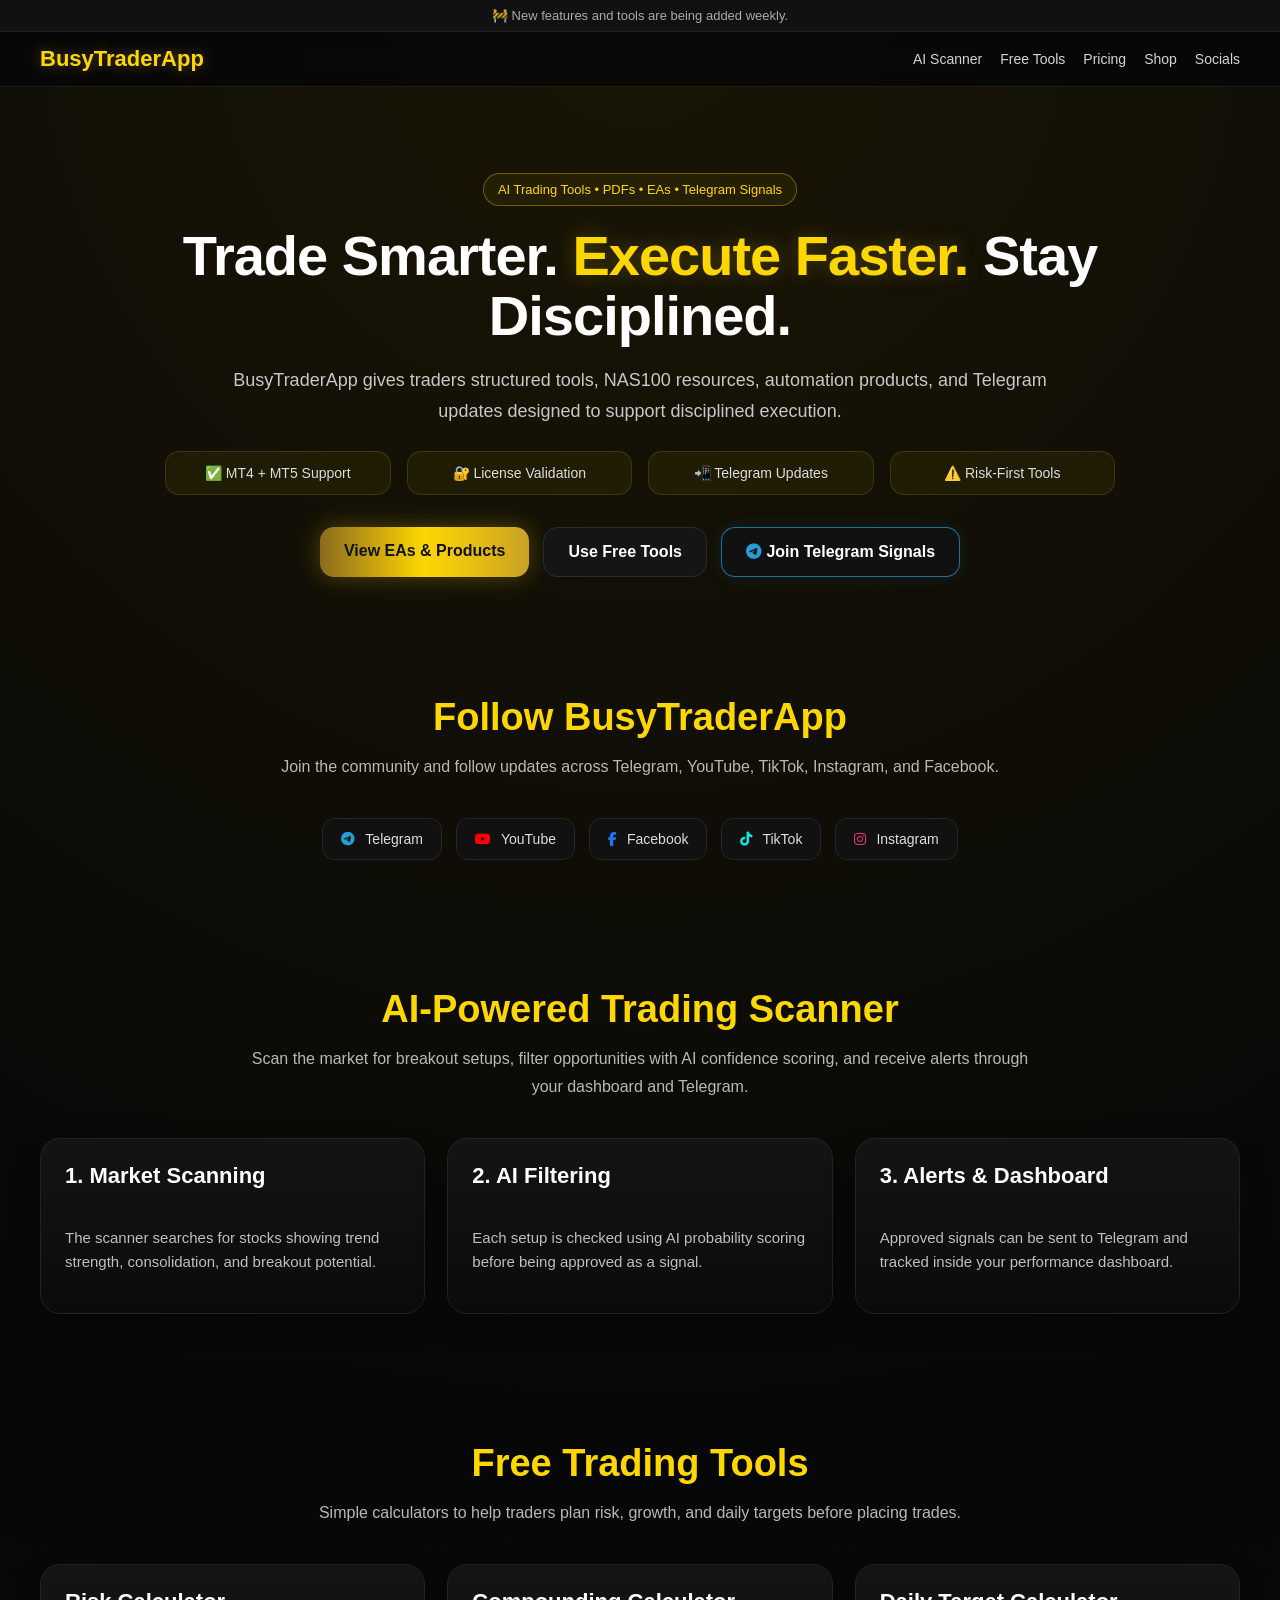
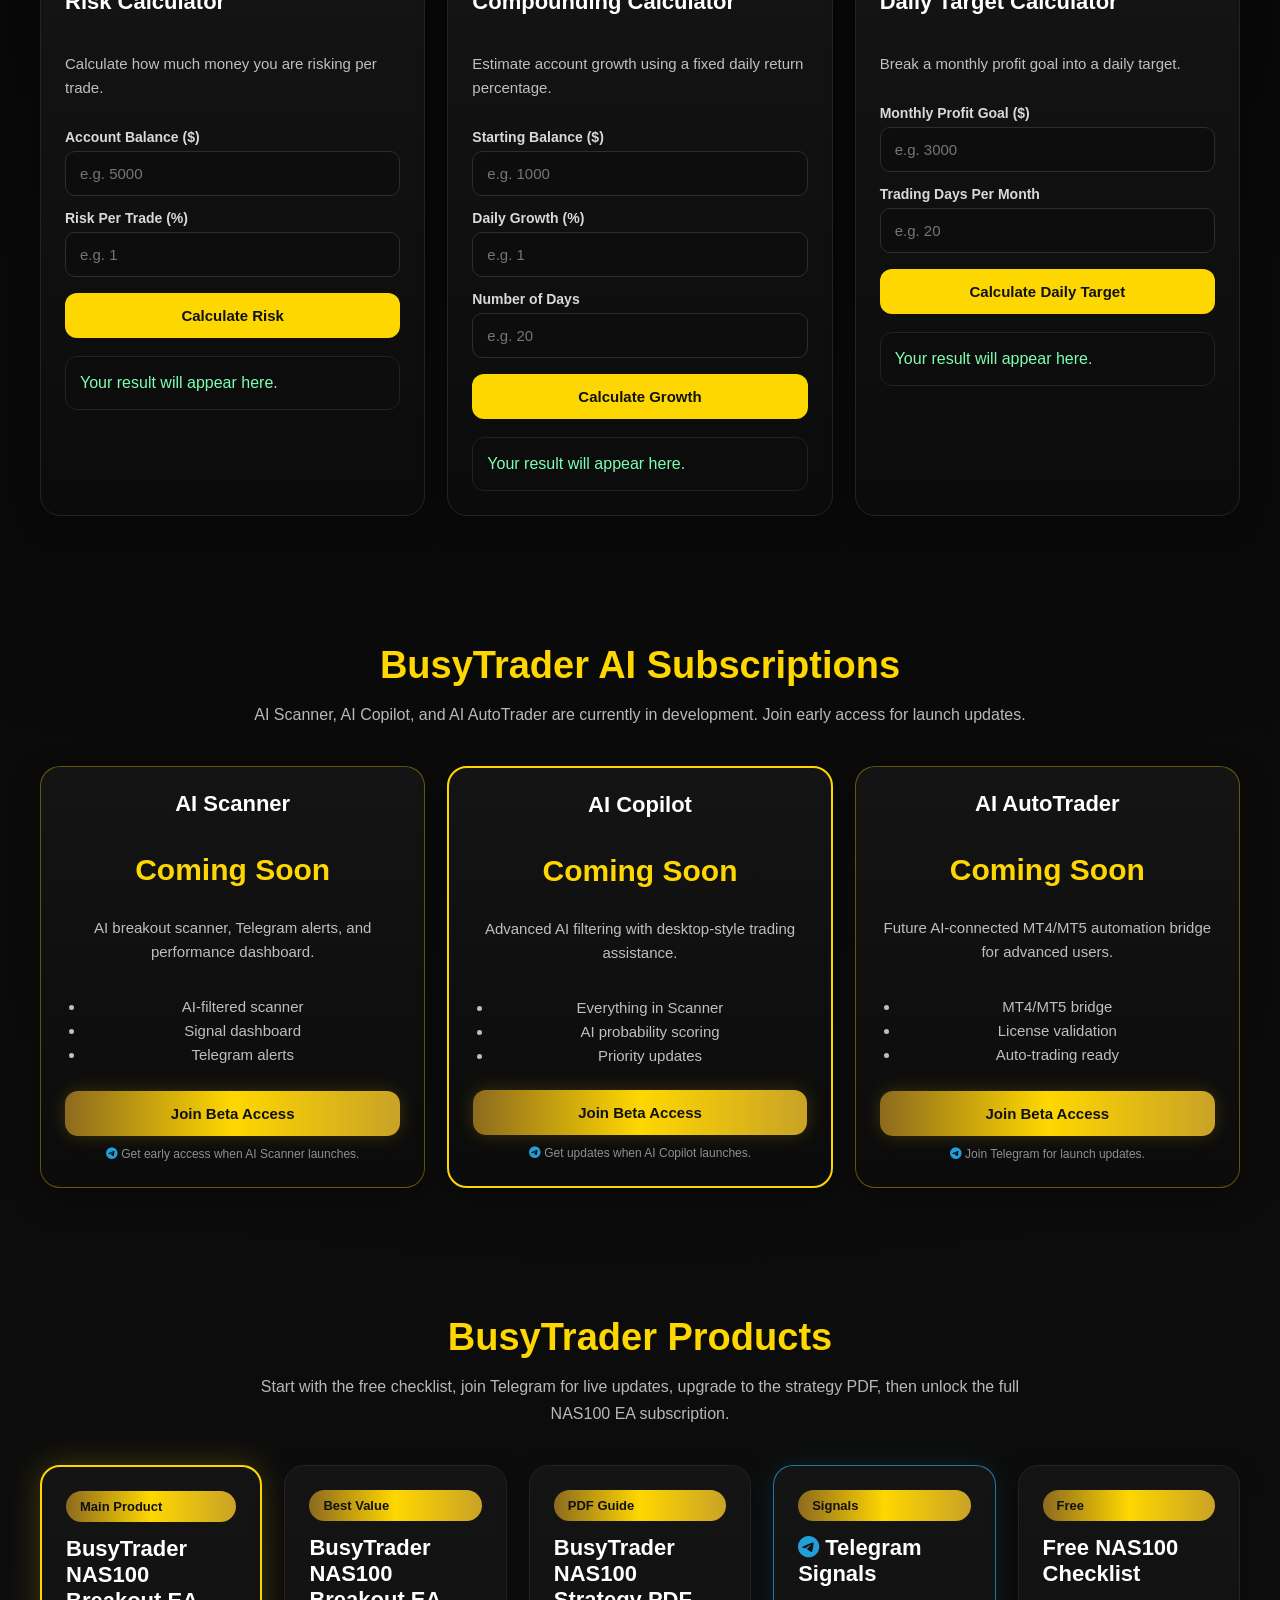
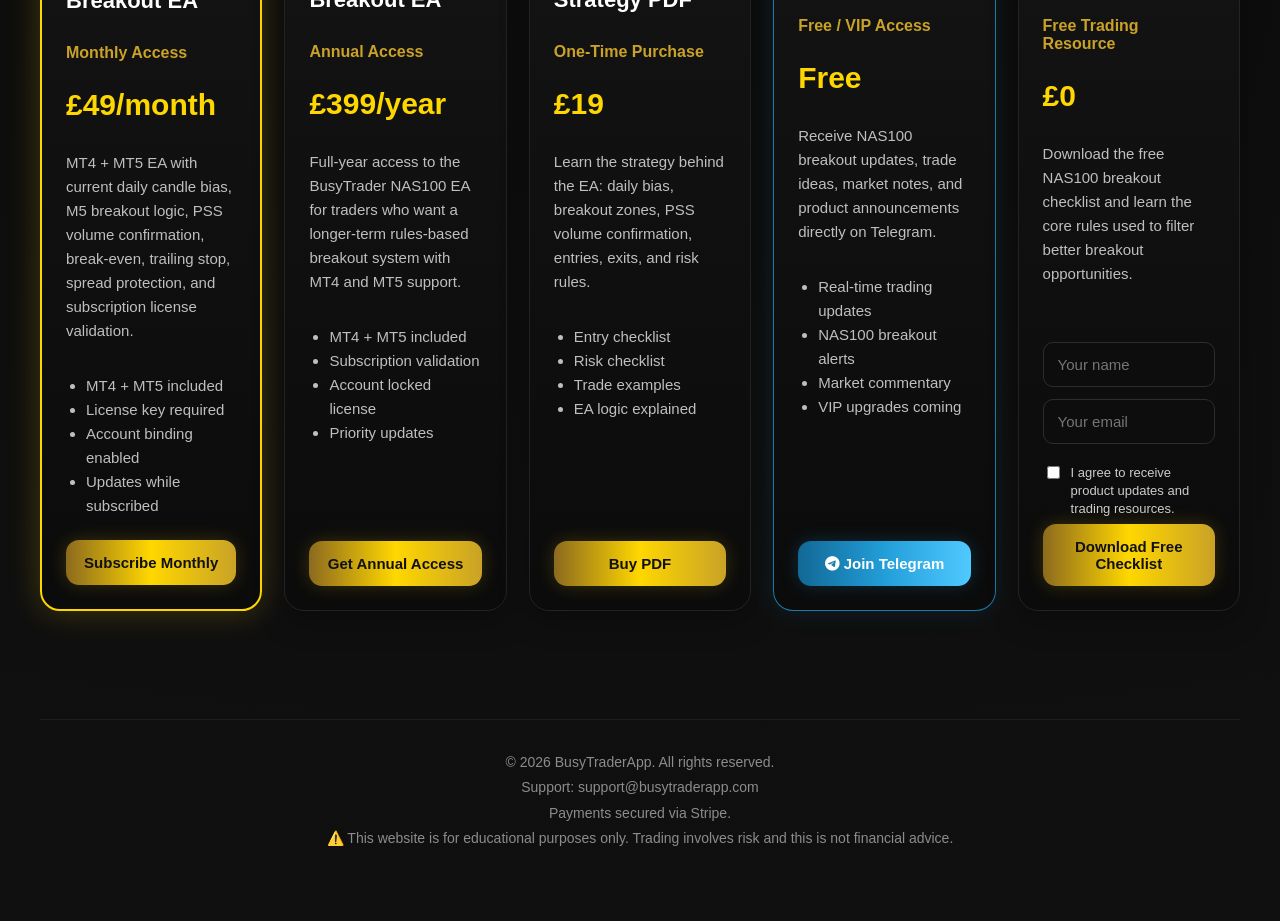
==== index.html @ 65447aba "Update index.html" ====
<!DOCTYPE html>
<html lang="en">
<head>
  <meta charset="UTF-8" />
  <meta name="viewport" content="width=device-width, initial-scale=1.0" />

  <title>BusyTraderApp | AI Trading Tools, PDFs & EAs</title>
  <meta name="description" content="BusyTraderApp provides AI-powered trading tools, scanners, PDFs, Expert Advisors, and resources for disciplined traders." />

  <link rel="stylesheet" href="https://cdnjs.cloudflare.com/ajax/libs/font-awesome/6.5.0/css/all.min.css" />

  <style>
    * {
      box-sizing: border-box;
      scroll-behavior: smooth;
    }

    #socials,
    #ai,
    #tools,
    #pricing,
    #shop {
      scroll-margin-top: 95px;
    }

    body {
      margin: 0;
      font-family: Arial, sans-serif;
      background: radial-gradient(circle at top, #1a1605 0%, #070707 35%, #101010 100%);
      color: #ffffff;
    }

    a {
      color: inherit;
      text-decoration: none;
    }

    .update-banner {
      background: #111;
      border-bottom: 1px solid #222;
      text-align: center;
      padding: 8px;
      font-size: 13px;
      color: #aaa;
    }

    .wrapper {
      width: 100%;
      max-width: 1240px;
      margin: 0 auto;
      padding: 0 20px 40px;
    }

    .topbar {
      position: sticky;
      top: 0;
      z-index: 999;
      background: rgba(8, 8, 8, 0.95);
      backdrop-filter: blur(10px);
      border-bottom: 1px solid #1d1d1d;
    }

    .topbar-inner {
      max-width: 1240px;
      margin: 0 auto;
      padding: 14px 20px;
      display: flex;
      justify-content: space-between;
      align-items: center;
      gap: 20px;
      flex-wrap: wrap;
    }

    .brand {
      font-size: 22px;
      font-weight: 900;
      color: gold;
      text-shadow: 0 0 14px rgba(255, 215, 0, 0.35);
    }

    .nav {
      display: flex;
      gap: 18px;
      flex-wrap: wrap;
    }

    .nav a {
      color: #d4d4d4;
      font-size: 14px;
      transition: 0.25s ease;
    }

    .nav a:hover {
      color: gold;
    }

    .hero {
      padding: 86px 0 55px;
      text-align: center;
      animation: fadeUp 0.9s ease both;
    }

    .badge,
    .product-badge {
      display: inline-block;
      padding: 8px 14px;
      border: 1px solid rgba(255, 215, 0, 0.35);
      border-radius: 999px;
      color: gold;
      font-size: 13px;
      margin-bottom: 20px;
      background: rgba(255, 215, 0, 0.06);
    }

    .product-badge {
      background: linear-gradient(90deg, #8c6a1e, gold, #c9a227);
      color: #111;
      font-weight: 900;
      margin-bottom: 14px;
      border: none;
    }

    h1 {
      margin: 0;
      font-size: 56px;
      line-height: 1.08;
      letter-spacing: -1px;
    }

    .gold-text {
      color: gold;
      text-shadow: 0 0 20px rgba(255, 215, 0, 0.25);
    }

    .hero p {
      max-width: 820px;
      margin: 18px auto 0;
      color: #c7c7c7;
      font-size: 18px;
      line-height: 1.7;
    }

    .trust-strip {
      display: grid;
      grid-template-columns: repeat(4, 1fr);
      gap: 16px;
      margin: 25px auto 0;
      max-width: 950px;
    }

    .trust-item {
      background: rgba(255, 215, 0, 0.06);
      border: 1px solid rgba(255, 215, 0, 0.14);
      padding: 13px;
      border-radius: 14px;
      color: #ddd;
      font-size: 14px;
      cursor: pointer;
      transition: 0.25s ease;
    }

    .trust-item:hover {
      transform: translateY(-3px);
      border-color: gold;
      box-shadow: 0 0 15px rgba(255, 215, 0, 0.2);
      color: #fff;
    }

    .hero-buttons {
      margin-top: 32px;
      display: flex;
      justify-content: center;
      gap: 14px;
      flex-wrap: wrap;
      position: relative;
      z-index: 5;
    }

    .btn {
      display: inline-block;
      padding: 15px 24px;
      border-radius: 14px;
      font-weight: 900;
      transition: 0.25s ease;
      cursor: pointer;
    }

    .btn-primary {
      background: linear-gradient(90deg, #8c6a1e, gold, #c9a227);
      color: #111;
      box-shadow: 0 0 24px rgba(255, 215, 0, 0.28);
    }

    .btn-secondary {
      background: #151515;
      border: 1px solid #2b2b2b;
      color: #ffffff;
    }

    .btn-telegram {
      background: #111;
      border: 1px solid rgba(34, 158, 217, 0.7);
      color: #ffffff;
      box-shadow: 0 0 18px rgba(34, 158, 217, 0.12);
      pointer-events: auto;
      position: relative;
      z-index: 10;
    }

    .btn-telegram i {
      color: #229ED9;
    }

    .btn:hover {
      transform: translateY(-3px);
      filter: brightness(1.1);
    }

    .section {
      padding: 64px 0;
      animation: fadeUp 0.8s ease both;
    }

    .section-title {
      font-size: 38px;
      text-align: center;
      margin: 0 0 14px;
      color: gold;
    }

    .section-subtitle {
      text-align: center;
      color: #b8b8b8;
      max-width: 780px;
      margin: 0 auto 38px;
      line-height: 1.7;
      font-size: 16px;
    }

    .social-bar {
      display: flex;
      justify-content: center;
      flex-wrap: wrap;
      gap: 14px;
      margin-top: 28px;
    }

    .social-link {
      padding: 12px 18px;
      border-radius: 12px;
      border: 1px solid #262626;
      background: #111111;
      color: #dddddd;
      font-size: 14px;
      display: inline-flex;
      align-items: center;
      gap: 10px;
      transition: all 0.25s ease;
    }

    .social-link:hover {
      transform: translateY(-3px) scale(1.03);
      border-color: gold;
      box-shadow: 0 0 18px rgba(255, 215, 0, 0.18);
    }

    .social-link.youtube i { color: #ff0000; }
    .social-link.facebook i { color: #1877f2; }
    .social-link.tiktok i { color: #00f2ea; }
    .social-link.instagram i { color: #e1306c; }
    .social-link.telegram i { color: #229ED9; }

    .grid-3 {
      display: grid;
      grid-template-columns: repeat(3, 1fr);
      gap: 22px;
      align-items: stretch;
    }

    .product-grid {
      display: grid;
      grid-template-columns: repeat(5, 1fr);
      gap: 22px;
      align-items: stretch;
    }

    .card,
    .product-card {
      background: linear-gradient(180deg, #141414, #0b0b0b);
      border: 1px solid #232323;
      border-radius: 20px;
      padding: 24px;
      box-shadow: 0 10px 30px rgba(0, 0, 0, 0.28);
      transition: all 0.28s ease;
      display: flex;
      flex-direction: column;
      height: 100%;
      position: relative;
      overflow: hidden;
    }

    .card::before,
    .product-card::before {
      content: "";
      position: absolute;
      inset: -1px;
      background: linear-gradient(120deg, transparent, rgba(255,215,0,0.12), transparent);
      opacity: 0;
      transition: 0.28s ease;
      pointer-events: none;
    }

    .card:hover::before,
    .product-card:hover::before {
      opacity: 1;
    }

    .card:hover,
    .product-card:hover {
      transform: translateY(-7px);
      border-color: gold;
      box-shadow: 0 0 34px rgba(255, 215, 0, 0.18);
    }

    .product-card.featured {
      border: 2px solid gold;
      box-shadow: 0 0 32px rgba(255, 215, 0, 0.22);
    }

    .product-card.telegram-feature {
      border: 1px solid rgba(34, 158, 217, 0.75);
      box-shadow: 0 0 26px rgba(34, 158, 217, 0.12);
    }

    .card h3,
    .product-card h3 {
      margin-top: 0;
      font-size: 22px;
      color: #fff;
    }

    .product-card h4 {
      color: #c9a227;
      margin: 8px 0 12px;
      font-size: 16px;
    }

    .card p,
    .card li,
    .product-card p,
    .product-card li {
      color: #bfbfbf;
      line-height: 1.6;
      font-size: 15px;
    }

    .price {
      color: gold;
      font-size: 30px;
      font-weight: 900;
      margin: 14px 0;
    }

    .buy-btn,
    .product-btn {
      display: inline-block;
      width: 100%;
      text-align: center;
      padding: 14px;
      border-radius: 13px;
      background: linear-gradient(90deg, #8c6a1e, gold, #c9a227);
      color: #111;
      font-weight: 900;
      margin-top: auto;
      border: none;
      cursor: pointer;
      font-size: 15px;
      box-shadow: 0 0 18px rgba(255, 215, 0, 0.18);
      transition: 0.25s ease;
    }

    .telegram-btn {
      background: linear-gradient(90deg, #126895, #229ED9, #50c9ff);
      color: #fff;
      box-shadow: 0 0 18px rgba(34, 158, 217, 0.22);
    }

    .buy-btn:hover,
    .product-btn:hover {
      transform: translateY(-2px);
      filter: brightness(1.12);
    }

    .product-card ul,
    .pricing-card ul {
      margin-bottom: 22px;
      padding-left: 20px;
    }

    .cta-note {
      display: block;
      color: #8f8f8f;
      font-size: 12px;
      margin-top: 10px;
      line-height: 1.4;
    }

    .cta-note i {
      color: #229ED9;
    }

    label {
      display: block;
      text-align: left;
      margin: 14px 0 6px;
      color: #d9d9d9;
      font-size: 14px;
      font-weight: bold;
    }

    input {
      width: 100%;
      padding: 13px 14px;
      border-radius: 10px;
      border: 1px solid #2d2d2d;
      background: #0d0d0d;
      color: #fff;
      font-size: 15px;
      outline: none;
    }

    input:focus {
      border-color: gold;
    }

    button {
      width: 100%;
      margin-top: 16px;
      padding: 14px;
      border: none;
      border-radius: 12px;
      background: gold;
      color: #111;
      font-weight: bold;
      font-size: 15px;
      cursor: pointer;
    }

    .result {
      margin-top: 18px;
      padding: 14px;
      border-radius: 12px;
      background: #0c0c0c;
      border: 1px solid #222;
      color: #7CFFB2;
      font-size: 16px;
      line-height: 1.5;
      min-height: 54px;
    }

    .pricing-card {
      border: 1px solid rgba(255, 215, 0, 0.35);
      text-align: center;
    }

    .pricing-card.featured {
      border: 2px solid gold;
    }

    .lead-form {
      margin-top: auto;
    }

    .lead-form input {
      margin-bottom: 12px;
    }

    .consent {
      display: flex;
      align-items: flex-start;
      gap: 8px;
      color: #cccccc;
      font-size: 13px;
      line-height: 1.4;
      margin-top: 8px;
      font-weight: normal;
    }

    .consent input {
      width: auto;
      margin-top: 2px;
    }

    .footer {
      margin-top: 44px;
      padding: 30px 20px;
      border-top: 1px solid #1d1d1d;
      text-align: center;
      color: #8c8c8c;
      font-size: 14px;
      line-height: 1.8;
    }

    @keyframes fadeUp {
      from {
        opacity: 0;
        transform: translateY(18px);
      }
      to {
        opacity: 1;
        transform: translateY(0);
      }
    }

    @media (max-width: 1200px) {
      .product-grid {
        grid-template-columns: repeat(3, 1fr);
      }

      .trust-strip {
        grid-template-columns: repeat(2, 1fr);
      }
    }

    @media (max-width: 900px) {
      .grid-3,
      .product-grid {
        grid-template-columns: 1fr;
      }

      h1 {
        font-size: 36px;
      }

      .section-title {
        font-size: 30px;
      }

      .trust-strip {
        grid-template-columns: 1fr;
      }
    }

    @media (max-width: 650px) {
      .topbar-inner {
        justify-content: center;
      }

      .nav {
        justify-content: center;
      }
    }
  </style>
</head>

<body>

  <div class="update-banner">
    🚧 New features and tools are being added weekly.
  </div>

  <div class="topbar">
    <div class="topbar-inner">
      <div class="brand">BusyTraderApp</div>

      <div class="nav">
        <a href="#ai">AI Scanner</a>
        <a href="#tools">Free Tools</a>
        <a href="#pricing">Pricing</a>
        <a href="#shop">Shop</a>
        <a href="#socials">Socials</a>
      </div>
    </div>
  </div>

  <div class="wrapper">

    <section class="hero">
      <div class="badge">AI Trading Tools • PDFs • EAs • Telegram Signals</div>

      <h1>Trade Smarter. <span class="gold-text">Execute Faster.</span> Stay Disciplined.</h1>

      <p>
        BusyTraderApp gives traders structured tools, NAS100 resources, automation products,
        and Telegram updates designed to support disciplined execution.
      </p>

      <div class="trust-strip">
        <a href="#shop" class="trust-item">✅ MT4 + MT5 Support</a>
        <a href="#pricing" class="trust-item">🔐 License Validation</a>
        <a href="https://t.me/busytraderhq" target="_blank" class="trust-item">📲 Telegram Updates</a>
        <a href="#tools" class="trust-item">⚠️ Risk-First Tools</a>
      </div>

      <div class="hero-buttons">
        <a href="#shop" class="btn btn-primary">View EAs & Products</a>

        <a href="#tools" class="btn btn-secondary">Use Free Tools</a>

        <a href="https://t.me/BusyTraderApp_Scannerbot" target="_blank" class="btn btn-telegram">
          <i class="fab fa-telegram-plane"></i> Join Telegram Signals
        </a>
      </div>
    </section>

    <section id="socials" class="section">
      <h2 class="section-title">Follow BusyTraderApp</h2>
      <p class="section-subtitle">
        Join the community and follow updates across Telegram, YouTube, TikTok, Instagram, and Facebook.
      </p>

      <div class="social-bar">
        <a class="social-link telegram" href="https://t.me/busytraderhq" target="_blank">
          <i class="fab fa-telegram-plane"></i> Telegram
        </a>

        <a class="social-link youtube" href="https://www.youtube.com/@BusyTraderTV" target="_blank">
          <i class="fab fa-youtube"></i> YouTube
        </a>

        <a class="social-link facebook" href="https://facebook.com/profile.php?id=61568863708099" target="_blank">
          <i class="fab fa-facebook-f"></i> Facebook
        </a>

        <a class="social-link tiktok" href="https://www.tiktok.com/@busytraderapp" target="_blank">
          <i class="fab fa-tiktok"></i> TikTok
        </a>

        <a class="social-link instagram" href="https://instagram.com/busytraderapp" target="_blank">
          <i class="fab fa-instagram"></i> Instagram
        </a>
      </div>
    </section>

    <section id="ai" class="section">
      <h2 class="section-title">AI-Powered Trading Scanner</h2>

      <p class="section-subtitle">
        Scan the market for breakout setups, filter opportunities with AI confidence scoring,
        and receive alerts through your dashboard and Telegram.
      </p>

      <div class="grid-3">
        <div class="card">
          <h3>1. Market Scanning</h3>
          <p>The scanner searches for stocks showing trend strength, consolidation, and breakout potential.</p>
        </div>

        <div class="card">
          <h3>2. AI Filtering</h3>
          <p>Each setup is checked using AI probability scoring before being approved as a signal.</p>
        </div>

        <div class="card">
          <h3>3. Alerts & Dashboard</h3>
          <p>Approved signals can be sent to Telegram and tracked inside your performance dashboard.</p>
        </div>
      </div>
    </section>

    <section id="tools" class="section">
      <h2 class="section-title">Free Trading Tools</h2>

      <p class="section-subtitle">
        Simple calculators to help traders plan risk, growth, and daily targets before placing trades.
      </p>

      <div class="grid-3">
        <div class="card">
          <h3>Risk Calculator</h3>
          <p>Calculate how much money you are risking per trade.</p>

          <label for="balance">Account Balance ($)</label>
          <input type="number" id="balance" placeholder="e.g. 5000" />

          <label for="risk">Risk Per Trade (%)</label>
          <input type="number" id="risk" placeholder="e.g. 1" />

          <button onclick="calcRisk()">Calculate Risk</button>
          <div class="result" id="riskResult">Your result will appear here.</div>
        </div>

        <div class="card">
          <h3>Compounding Calculator</h3>
          <p>Estimate account growth using a fixed daily return percentage.</p>

          <label for="start">Starting Balance ($)</label>
          <input type="number" id="start" placeholder="e.g. 1000" />

          <label for="daily">Daily Growth (%)</label>
          <input type="number" id="daily" placeholder="e.g. 1" />

          <label for="days">Number of Days</label>
          <input type="number" id="days" placeholder="e.g. 20" />

          <button onclick="calcCompound()">Calculate Growth</button>
          <div class="result" id="compoundResult">Your result will appear here.</div>
        </div>

        <div class="card">
          <h3>Daily Target Calculator</h3>
          <p>Break a monthly profit goal into a daily target.</p>

          <label for="monthlyGoal">Monthly Profit Goal ($)</label>
          <input type="number" id="monthlyGoal" placeholder="e.g. 3000" />

          <label for="tradingDays">Trading Days Per Month</label>
          <input type="number" id="tradingDays" placeholder="e.g. 20" />

          <button onclick="calcDailyTarget()">Calculate Daily Target</button>
          <div class="result" id="dailyTargetResult">Your result will appear here.</div>
        </div>
      </div>
    </section>

   <section id="pricing" class="section">
  <h2 class="section-title">BusyTrader AI Subscriptions</h2>

  <p class="section-subtitle">
    AI Scanner, AI Copilot, and AI AutoTrader are currently in development.
    Join early access for launch updates.
  </p>

  <div class="grid-3">

    <div class="card pricing-card">
      <h3>AI Scanner</h3>
      <div class="price">Coming Soon</div>

      <p>AI breakout scanner, Telegram alerts, and performance dashboard.</p>

      <ul>
        <li>AI-filtered scanner</li>
        <li>Signal dashboard</li>
        <li>Telegram alerts</li>
      </ul>

      <a class="buy-btn" href="https://t.me/busytraderhq" target="_blank">
        Join Beta Access
      </a>

      <small class="cta-note">
        <i class="fab fa-telegram-plane"></i> Get early access when AI Scanner launches.
      </small>
    </div>

    <div class="card pricing-card featured">
      <h3>AI Copilot</h3>
      <div class="price">Coming Soon</div>

      <p>Advanced AI filtering with desktop-style trading assistance.</p>

      <ul>
        <li>Everything in Scanner</li>
        <li>AI probability scoring</li>
        <li>Priority updates</li>
      </ul>

      <a class="buy-btn" href="https://t.me/busytraderhq" target="_blank">
        Join Beta Access
      </a>

      <small class="cta-note">
        <i class="fab fa-telegram-plane"></i> Get updates when AI Copilot launches.
      </small>
    </div>

    <div class="card pricing-card">
      <h3>AI AutoTrader</h3>
      <div class="price">Coming Soon</div>

      <p>Future AI-connected MT4/MT5 automation bridge for advanced users.</p>

      <ul>
        <li>MT4/MT5 bridge</li>
        <li>License validation</li>
        <li>Auto-trading ready</li>
      </ul>

      <a class="buy-btn" href="https://t.me/busytraderhq" target="_blank">
        Join Beta Access
      </a>

      <small class="cta-note">
        <i class="fab fa-telegram-plane"></i> Join Telegram for launch updates.
      </small>
    </div>

  </div>
</section>

    <section id="shop" class="section">
      <h2 class="section-title">BusyTrader Products</h2>

      <p class="section-subtitle">
        Start with the free checklist, join Telegram for live updates, upgrade to the strategy PDF,
        then unlock the full NAS100 EA subscription.
      </p>

      <div class="product-grid">

        <div class="product-card featured">
          <span class="product-badge">Main Product</span>

          <h3>BusyTrader NAS100 Breakout EA</h3>
          <h4>Monthly Access</h4>

          <div class="price">£49/month</div>

          <p>
            MT4 + MT5 EA with current daily candle bias, M5 breakout logic, PSS volume confirmation,
            break-even, trailing stop, spread protection, and subscription license validation.
          </p>

          <ul>
            <li>MT4 + MT5 included</li>
            <li>License key required</li>
            <li>Account binding enabled</li>
            <li>Updates while subscribed</li>
          </ul>

          <a class="product-btn" href="https://buy.stripe.com/00w00b0N43k3eBheEEds409" target="_blank">
            Subscribe Monthly
          </a>
        </div>

        <div class="product-card">
          <span class="product-badge">Best Value</span>

          <h3>BusyTrader NAS100 Breakout EA</h3>
          <h4>Annual Access</h4>

          <div class="price">£399/year</div>

          <p>
            Full-year access to the BusyTrader NAS100 EA for traders who want a longer-term
            rules-based breakout system with MT4 and MT5 support.
          </p>

          <ul>
            <li>MT4 + MT5 included</li>
            <li>Subscription validation</li>
            <li>Account locked license</li>
            <li>Priority updates</li>
          </ul>

          <a class="product-btn" href="https://buy.stripe.com/4gM4grgM2dYHfFl400ds40a" target="_blank">
            Get Annual Access
          </a>
        </div>

        <div class="product-card">
          <span class="product-badge">PDF Guide</span>

          <h3>BusyTrader NAS100 Strategy PDF</h3>
          <h4>One-Time Purchase</h4>

          <div class="price">£19</div>

          <p>
            Learn the strategy behind the EA: daily bias, breakout zones, PSS volume confirmation,
            entries, exits, and risk rules.
          </p>

          <ul>
            <li>Entry checklist</li>
            <li>Risk checklist</li>
            <li>Trade examples</li>
            <li>EA logic explained</li>
          </ul>

          <a class="product-btn" href="https://buy.stripe.com/9B65kvcvMcUD64Laoods40b" target="_blank">
            Buy PDF
          </a>
        </div>

        <div class="product-card telegram-feature">
          <span class="product-badge">Signals</span>

          <h3><i class="fab fa-telegram-plane" style="color:#229ED9;"></i> Telegram Signals</h3>
          <h4>Free / VIP Access</h4>

          <div class="price">Free</div>

          <p>
            Receive NAS100 breakout updates, trade ideas, market notes, and product announcements directly on Telegram.
          </p>

          <ul>
            <li>Real-time trading updates</li>
            <li>NAS100 breakout alerts</li>
            <li>Market commentary</li>
            <li>VIP upgrades coming</li>
          </ul>

          <a class="product-btn telegram-btn" href="https://t.me/busytraderhq" target="_blank">
            <i class="fab fa-telegram-plane"></i> Join Telegram
          </a>
        </div>

        <div class="product-card">
          <span class="product-badge">Free</span>

          <h3>Free NAS100 Checklist</h3>
          <h4>Free Trading Resource</h4>

          <div class="price">£0</div>

          <p>
            Download the free NAS100 breakout checklist and learn the core rules used to filter
            better breakout opportunities.
          </p>

          <form class="lead-form" onsubmit="handleFreeChecklist(event)">
            <input type="text" id="leadName" placeholder="Your name" required>
            <input type="email" id="leadEmail" placeholder="Your email" required>

            <label class="consent">
              <input type="checkbox" required>
              <span>I agree to receive product updates and trading resources.</span>
            </label>

            <button type="submit" class="product-btn">Download Free Checklist</button>
          </form>
        </div>

      </div>
    </section>

    <div class="footer">
      © 2026 BusyTraderApp. All rights reserved.<br />
      Support: support@busytraderapp.com<br />
      Payments secured via Stripe.<br />
      ⚠️ This website is for educational purposes only. Trading involves risk and this is not financial advice.
    </div>

  </div>

  <script>
    function formatMoney(value) {
      return Number(value).toLocaleString(undefined, {
        minimumFractionDigits: 2,
        maximumFractionDigits: 2
      });
    }

    function calcRisk() {
      const balance = parseFloat(document.getElementById("balance").value);
      const risk = parseFloat(document.getElementById("risk").value);
      const resultBox = document.getElementById("riskResult");

      if (isNaN(balance) || isNaN(risk) || balance <= 0 || risk <= 0) {
        resultBox.innerHTML = "Please enter valid positive numbers.";
        return;
      }

      const riskAmount = balance * (risk / 100);

      resultBox.innerHTML = `
        Risk per trade: <strong>$${formatMoney(riskAmount)}</strong><br>
        This is <strong>${risk}%</strong> of a <strong>$${formatMoney(balance)}</strong> account.
      `;
    }

    function calcCompound() {
      const start = parseFloat(document.getElementById("start").value);
      const daily = parseFloat(document.getElementById("daily").value);
      const days = parseFloat(document.getElementById("days").value);
      const resultBox = document.getElementById("compoundResult");

      if (isNaN(start) || isNaN(daily) || isNaN(days) || start <= 0 || daily <= 0 || days <= 0) {
        resultBox.innerHTML = "Please enter valid positive numbers.";
        return;
      }

      const finalBalance = start * Math.pow(1 + (daily / 100), days);
      const profit = finalBalance - start;

      resultBox.innerHTML = `
        Final balance: <strong>$${formatMoney(finalBalance)}</strong><br>
        Total projected profit: <strong>$${formatMoney(profit)}</strong>
      `;
    }

    function calcDailyTarget() {
      const monthlyGoal = parseFloat(document.getElementById("monthlyGoal").value);
      const tradingDays = parseFloat(document.getElementById("tradingDays").value);
      const resultBox = document.getElementById("dailyTargetResult");

      if (isNaN(monthlyGoal) || isNaN(tradingDays) || monthlyGoal <= 0 || tradingDays <= 0) {
        resultBox.innerHTML = "Please enter valid positive numbers.";
        return;
      }

      const dailyTarget = monthlyGoal / tradingDays;

      resultBox.innerHTML = `
        Required daily target: <strong>$${formatMoney(dailyTarget)}</strong><br>
        To reach <strong>$${formatMoney(monthlyGoal)}</strong> in <strong>${tradingDays}</strong> trading days.
      `;
    }

    function handleFreeChecklist(event) {
      event.preventDefault();

      const name = document.getElementById("leadName").value;
      const email = document.getElementById("leadEmail").value;

      alert("Thank you " + name + "! Your free checklist request has been received for: " + email);
    }
  </script>
</body>
</html>
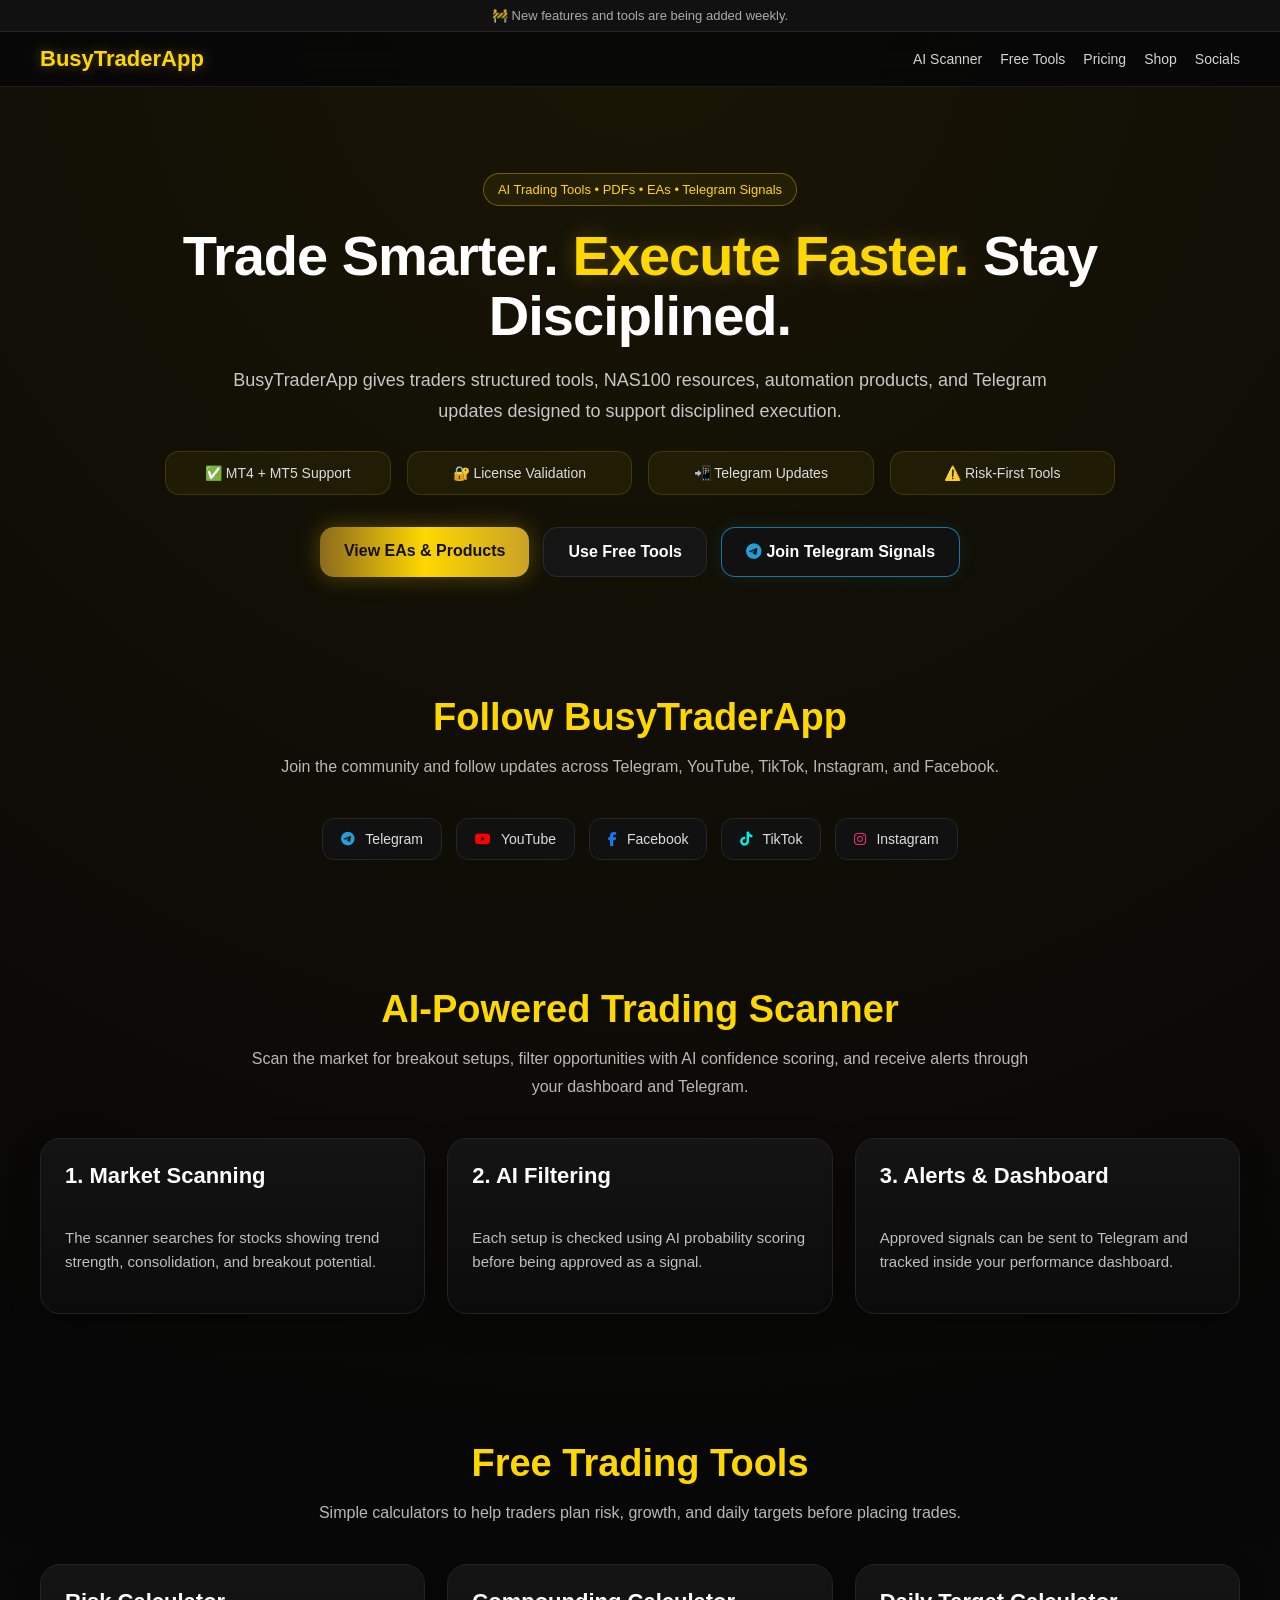
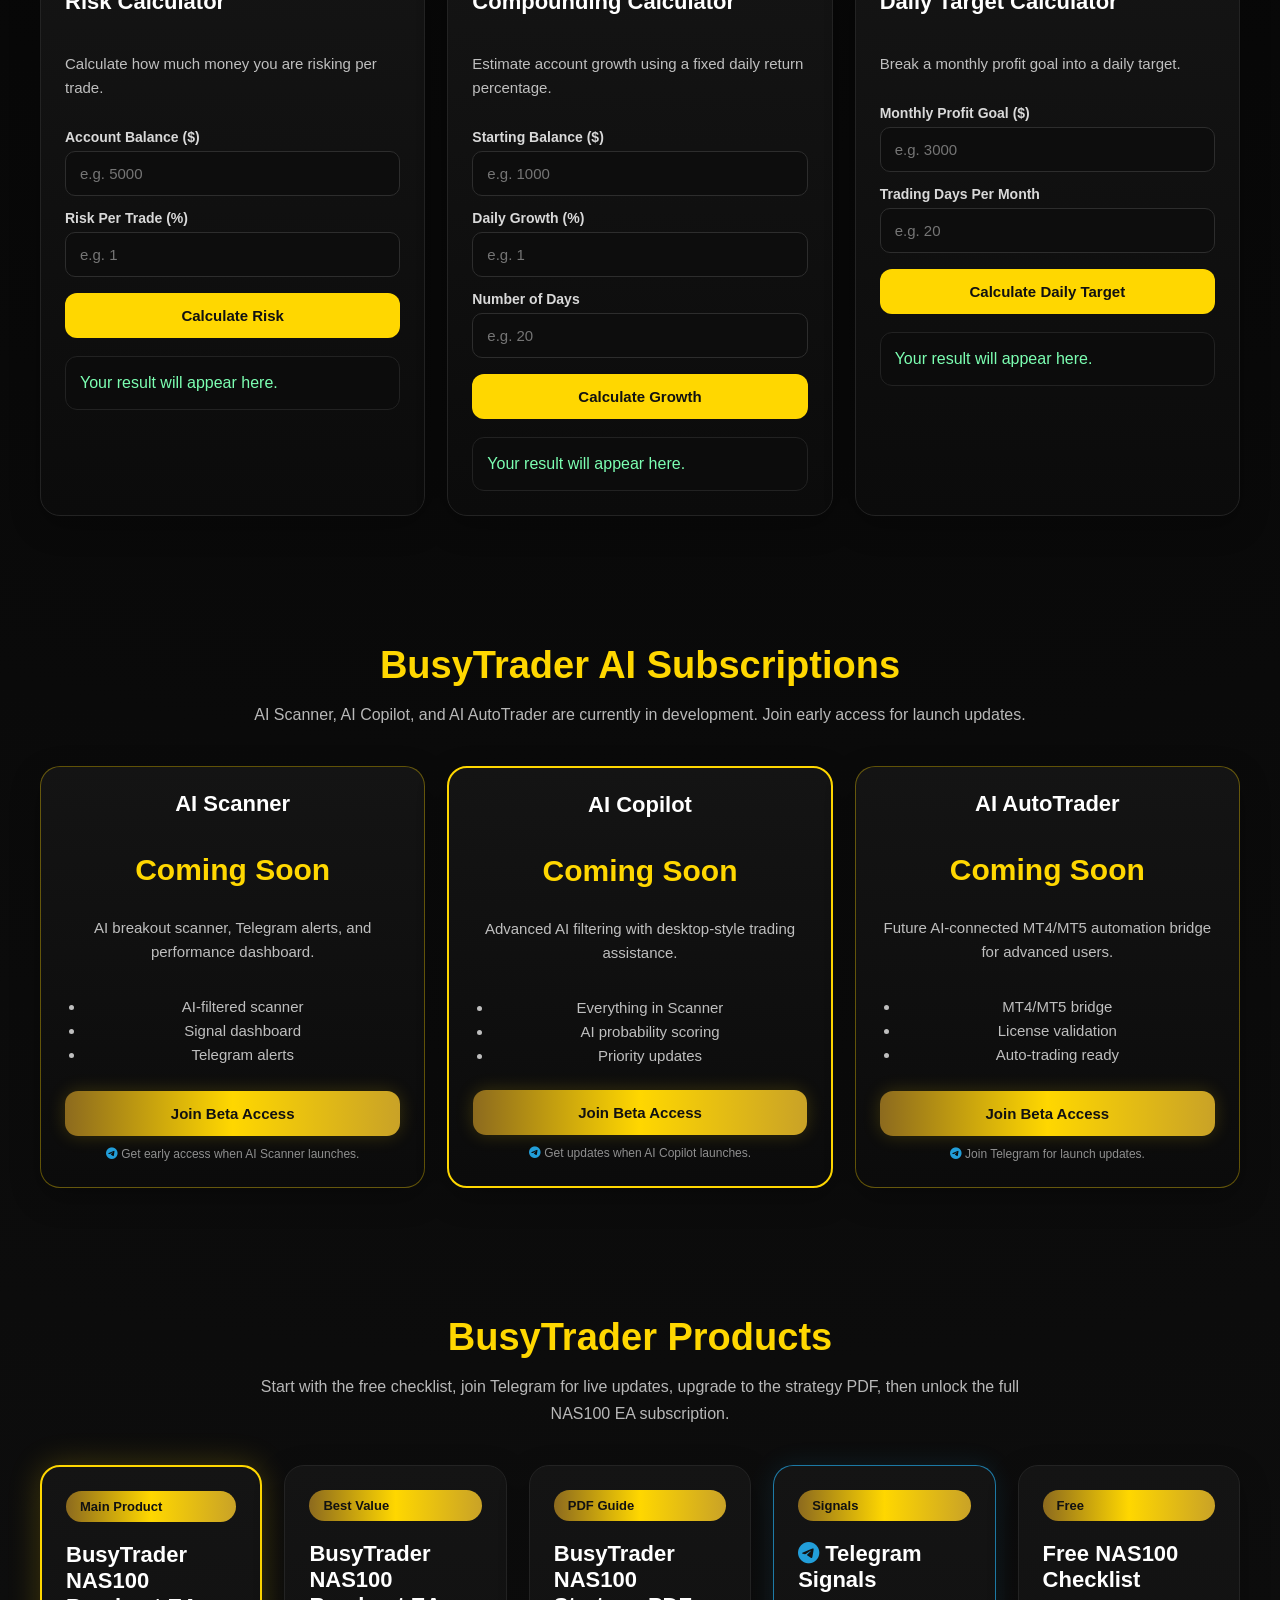
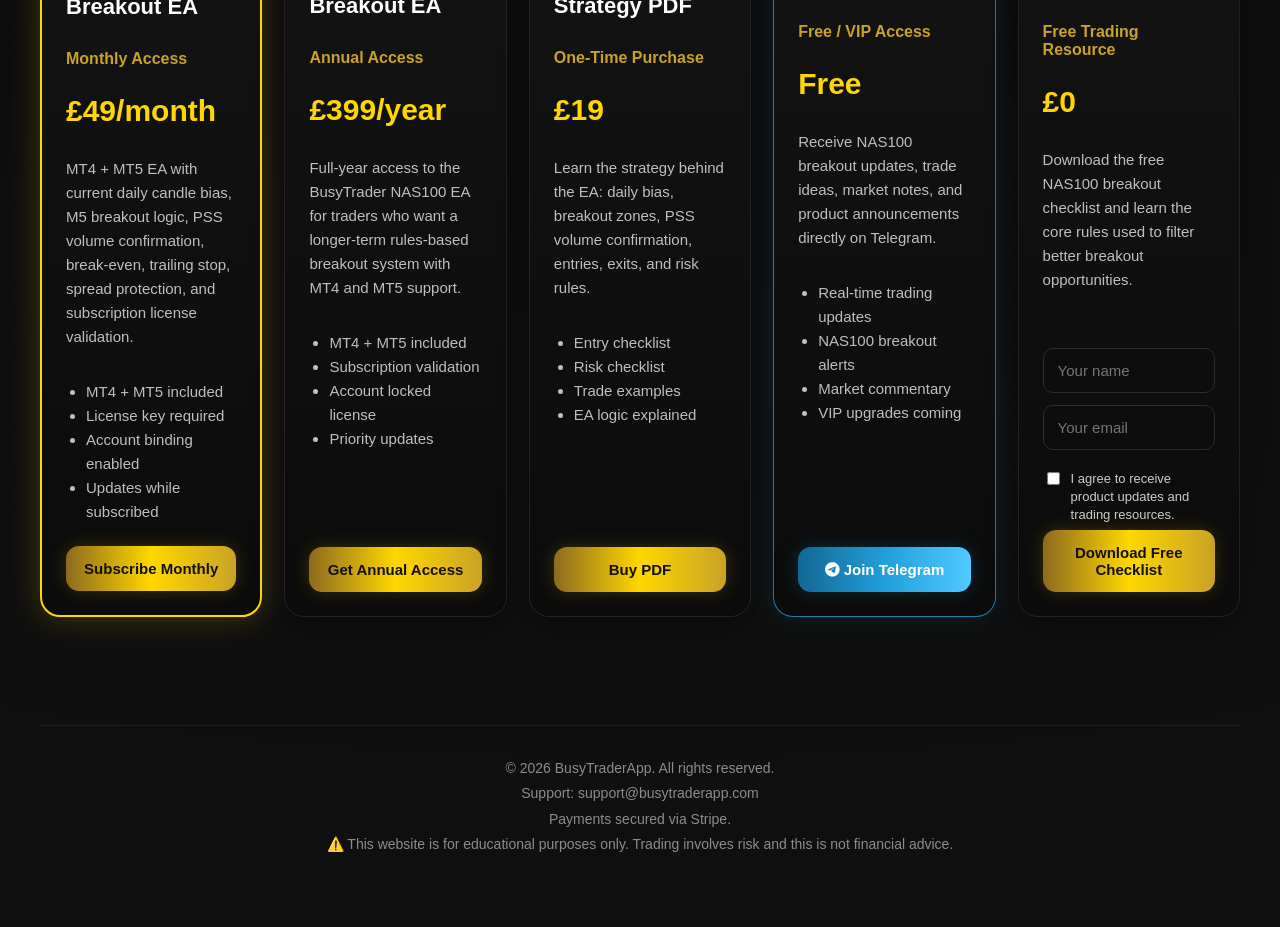
==== commit a3f1b44d: "Update index.html" ====
--- a/index.html
+++ b/index.html
@@ -1,6 +1,15 @@
 <!DOCTYPE html>
 <html lang="en">
 <head>
+  <!-- Google Analytics -->
+  <script async src="https://www.googletagmanager.com/gtag/js?id=G-SL3REJE3CS"></script>
+  <script>
+    window.dataLayer = window.dataLayer || [];
+    function gtag(){dataLayer.push(arguments);}
+    gtag("js", new Date());
+    gtag("config", "G-SL3REJE3CS");
+  </script>
+
   <meta charset="UTF-8" />
   <meta name="viewport" content="width=device-width, initial-scale=1.0" />
 
@@ -15,11 +24,7 @@
       scroll-behavior: smooth;
     }
 
-    #socials,
-    #ai,
-    #tools,
-    #pricing,
-    #shop {
+    #socials, #ai, #tools, #pricing, #shop {
       scroll-margin-top: 95px;
     }
 
@@ -116,7 +121,6 @@
       background: linear-gradient(90deg, #8c6a1e, gold, #c9a227);
       color: #111;
       font-weight: 900;
-      margin-bottom: 14px;
       border: none;
     }
 
@@ -202,9 +206,6 @@
       border: 1px solid rgba(34, 158, 217, 0.7);
       color: #ffffff;
       box-shadow: 0 0 18px rgba(34, 158, 217, 0.12);
-      pointer-events: auto;
-      position: relative;
-      z-index: 10;
     }
 
     .btn-telegram i {
@@ -275,6 +276,7 @@
       grid-template-columns: repeat(3, 1fr);
       gap: 22px;
       align-items: stretch;
+      width: 100%;
     }
 
     .product-grid {
@@ -594,10 +596,8 @@
 
       <div class="hero-buttons">
         <a href="#shop" class="btn btn-primary">View EAs & Products</a>
-
         <a href="#tools" class="btn btn-secondary">Use Free Tools</a>
-
-        <a href="https://t.me/BusyTraderApp_Scannerbot" target="_blank" class="btn btn-telegram">
+        <a href="https://t.me/BusyTraderApp_Scannerbot" target="_blank" class="btn btn-telegram" onclick="trackClick('Telegram Signals Button')">
           <i class="fab fa-telegram-plane"></i> Join Telegram Signals
         </a>
       </div>
@@ -610,23 +610,23 @@
       </p>
 
       <div class="social-bar">
-        <a class="social-link telegram" href="https://t.me/busytraderhq" target="_blank">
+        <a class="social-link telegram" href="https://t.me/busytraderhq" target="_blank" onclick="trackClick('Telegram Social')">
           <i class="fab fa-telegram-plane"></i> Telegram
         </a>
 
-        <a class="social-link youtube" href="https://www.youtube.com/@BusyTraderTV" target="_blank">
+        <a class="social-link youtube" href="https://www.youtube.com/@BusyTraderTV" target="_blank" onclick="trackClick('YouTube Social')">
           <i class="fab fa-youtube"></i> YouTube
         </a>
 
-        <a class="social-link facebook" href="https://facebook.com/profile.php?id=61568863708099" target="_blank">
+        <a class="social-link facebook" href="https://facebook.com/profile.php?id=61568863708099" target="_blank" onclick="trackClick('Facebook Social')">
           <i class="fab fa-facebook-f"></i> Facebook
         </a>
 
-        <a class="social-link tiktok" href="https://www.tiktok.com/@busytraderapp" target="_blank">
+        <a class="social-link tiktok" href="https://www.tiktok.com/@busytraderapp" target="_blank" onclick="trackClick('TikTok Social')">
           <i class="fab fa-tiktok"></i> TikTok
         </a>
 
-        <a class="social-link instagram" href="https://instagram.com/busytraderapp" target="_blank">
+        <a class="social-link instagram" href="https://instagram.com/busytraderapp" target="_blank" onclick="trackClick('Instagram Social')">
           <i class="fab fa-instagram"></i> Instagram
         </a>
       </div>
@@ -713,81 +713,81 @@
       </div>
     </section>
 
-   <section id="pricing" class="section">
-  <h2 class="section-title">BusyTrader AI Subscriptions</h2>
-
-  <p class="section-subtitle">
-    AI Scanner, AI Copilot, and AI AutoTrader are currently in development.
-    Join early access for launch updates.
-  </p>
-
-  <div class="grid-3">
-
-    <div class="card pricing-card">
-      <h3>AI Scanner</h3>
-      <div class="price">Coming Soon</div>
-
-      <p>AI breakout scanner, Telegram alerts, and performance dashboard.</p>
-
-      <ul>
-        <li>AI-filtered scanner</li>
-        <li>Signal dashboard</li>
-        <li>Telegram alerts</li>
-      </ul>
-
-      <a class="buy-btn" href="https://t.me/busytraderhq" target="_blank">
-        Join Beta Access
-      </a>
-
-      <small class="cta-note">
-        <i class="fab fa-telegram-plane"></i> Get early access when AI Scanner launches.
-      </small>
-    </div>
-
-    <div class="card pricing-card featured">
-      <h3>AI Copilot</h3>
-      <div class="price">Coming Soon</div>
-
-      <p>Advanced AI filtering with desktop-style trading assistance.</p>
-
-      <ul>
-        <li>Everything in Scanner</li>
-        <li>AI probability scoring</li>
-        <li>Priority updates</li>
-      </ul>
-
-      <a class="buy-btn" href="https://t.me/busytraderhq" target="_blank">
-        Join Beta Access
-      </a>
-
-      <small class="cta-note">
-        <i class="fab fa-telegram-plane"></i> Get updates when AI Copilot launches.
-      </small>
-    </div>
-
-    <div class="card pricing-card">
-      <h3>AI AutoTrader</h3>
-      <div class="price">Coming Soon</div>
-
-      <p>Future AI-connected MT4/MT5 automation bridge for advanced users.</p>
-
-      <ul>
-        <li>MT4/MT5 bridge</li>
-        <li>License validation</li>
-        <li>Auto-trading ready</li>
-      </ul>
-
-      <a class="buy-btn" href="https://t.me/busytraderhq" target="_blank">
-        Join Beta Access
-      </a>
-
-      <small class="cta-note">
-        <i class="fab fa-telegram-plane"></i> Join Telegram for launch updates.
-      </small>
-    </div>
-
-  </div>
-</section>
+    <section id="pricing" class="section">
+      <h2 class="section-title">BusyTrader AI Subscriptions</h2>
+
+      <p class="section-subtitle">
+        AI Scanner, AI Copilot, and AI AutoTrader are currently in development.
+        Join early access for launch updates.
+      </p>
+
+      <div class="grid-3">
+
+        <div class="card pricing-card">
+          <h3>AI Scanner</h3>
+          <div class="price">Coming Soon</div>
+
+          <p>AI breakout scanner, Telegram alerts, and performance dashboard.</p>
+
+          <ul>
+            <li>AI-filtered scanner</li>
+            <li>Signal dashboard</li>
+            <li>Telegram alerts</li>
+          </ul>
+
+          <a class="buy-btn" href="https://t.me/busytraderhq" target="_blank" onclick="trackClick('AI Scanner Beta')">
+            Join Beta Access
+          </a>
+
+          <small class="cta-note">
+            <i class="fab fa-telegram-plane"></i> Get early access when AI Scanner launches.
+          </small>
+        </div>
+
+        <div class="card pricing-card featured">
+          <h3>AI Copilot</h3>
+          <div class="price">Coming Soon</div>
+
+          <p>Advanced AI filtering with desktop-style trading assistance.</p>
+
+          <ul>
+            <li>Everything in Scanner</li>
+            <li>AI probability scoring</li>
+            <li>Priority updates</li>
+          </ul>
+
+          <a class="buy-btn" href="https://t.me/busytraderhq" target="_blank" onclick="trackClick('AI Copilot Beta')">
+            Join Beta Access
+          </a>
+
+          <small class="cta-note">
+            <i class="fab fa-telegram-plane"></i> Get updates when AI Copilot launches.
+          </small>
+        </div>
+
+        <div class="card pricing-card">
+          <h3>AI AutoTrader</h3>
+          <div class="price">Coming Soon</div>
+
+          <p>Future AI-connected MT4/MT5 automation bridge for advanced users.</p>
+
+          <ul>
+            <li>MT4/MT5 bridge</li>
+            <li>License validation</li>
+            <li>Auto-trading ready</li>
+          </ul>
+
+          <a class="buy-btn" href="https://t.me/busytraderhq" target="_blank" onclick="trackClick('AI AutoTrader Beta')">
+            Join Beta Access
+          </a>
+
+          <small class="cta-note">
+            <i class="fab fa-telegram-plane"></i> Join Telegram for launch updates.
+          </small>
+        </div>
+
+      </div>
+    </section>
 
     <section id="shop" class="section">
       <h2 class="section-title">BusyTrader Products</h2>
@@ -819,7 +819,10 @@
             <li>Updates while subscribed</li>
           </ul>
 
-          <a class="product-btn" href="https://buy.stripe.com/00w00b0N43k3eBheEEds409" target="_blank">
+          <a class="product-btn"
+             href="https://buy.stripe.com/00w00b0N43k3eBheEEds409"
+             target="_blank"
+             onclick="trackClick('NAS100 EA Monthly')">
             Subscribe Monthly
           </a>
         </div>
@@ -844,7 +847,10 @@
             <li>Priority updates</li>
           </ul>
 
-          <a class="product-btn" href="https://buy.stripe.com/4gM4grgM2dYHfFl400ds40a" target="_blank">
+          <a class="product-btn"
+             href="https://buy.stripe.com/4gM4grgM2dYHfFl400ds40a"
+             target="_blank"
+             onclick="trackClick('NAS100 EA Annual')">
             Get Annual Access
           </a>
         </div>
@@ -869,7 +875,10 @@
             <li>EA logic explained</li>
           </ul>
 
-          <a class="product-btn" href="https://buy.stripe.com/9B65kvcvMcUD64Laoods40b" target="_blank">
+          <a class="product-btn"
+             href="https://buy.stripe.com/9B65kvcvMcUD64Laoods40b"
+             target="_blank"
+             onclick="trackClick('NAS100 PDF')">
             Buy PDF
           </a>
         </div>
@@ -893,7 +902,10 @@
             <li>VIP upgrades coming</li>
           </ul>
 
-          <a class="product-btn telegram-btn" href="https://t.me/busytraderhq" target="_blank">
+          <a class="product-btn telegram-btn"
+             href="https://t.me/busytraderhq"
+             target="_blank"
+             onclick="trackClick('Telegram Product Card')">
             <i class="fab fa-telegram-plane"></i> Join Telegram
           </a>
         </div>
@@ -937,6 +949,15 @@
   </div>
 
   <script>
+    function trackClick(label) {
+      if (typeof gtag === "function") {
+        gtag("event", "button_click", {
+          event_category: "engagement",
+          event_label: label
+        });
+      }
+    }
+
     function formatMoney(value) {
       return Number(value).toLocaleString(undefined, {
         minimumFractionDigits: 2,
@@ -1006,6 +1027,8 @@
       const name = document.getElementById("leadName").value;
       const email = document.getElementById("leadEmail").value;
 
+      trackClick("Free Checklist Form");
+
       alert("Thank you " + name + "! Your free checklist request has been received for: " + email);
     }
   </script>
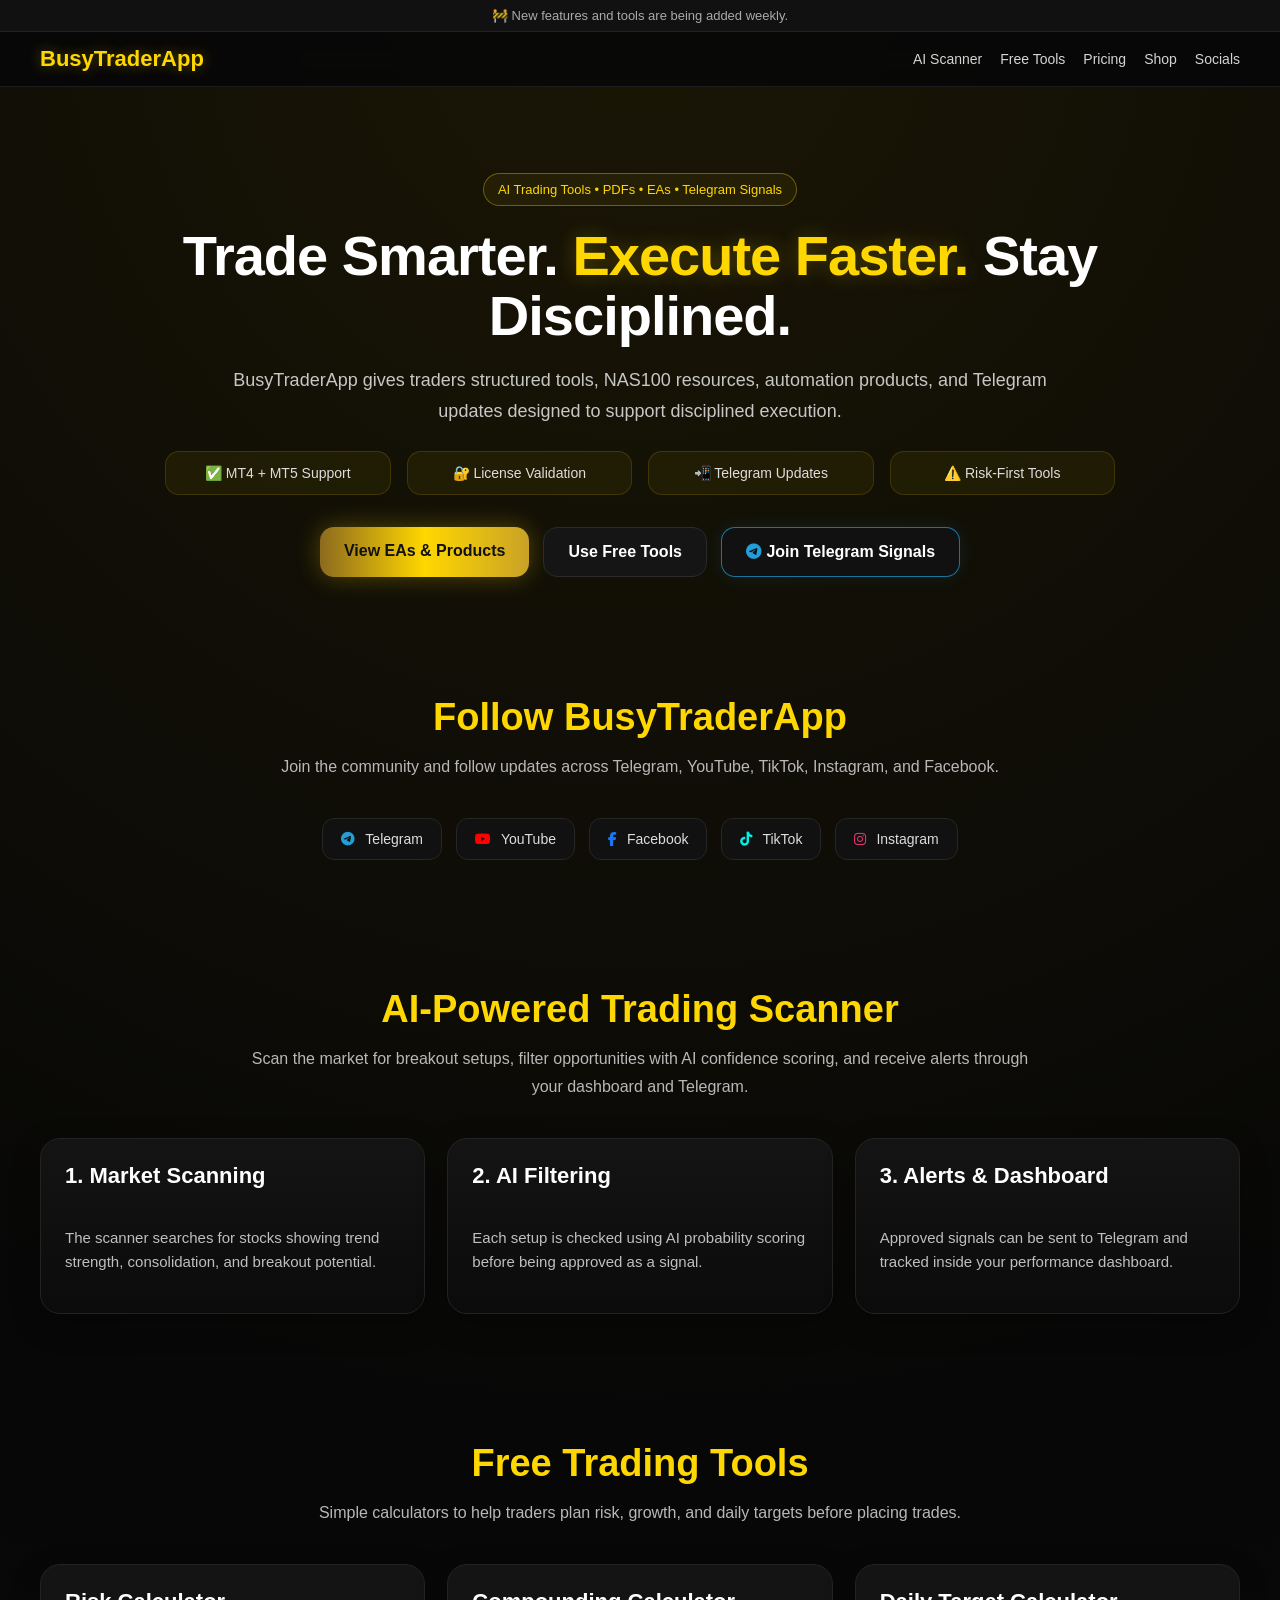
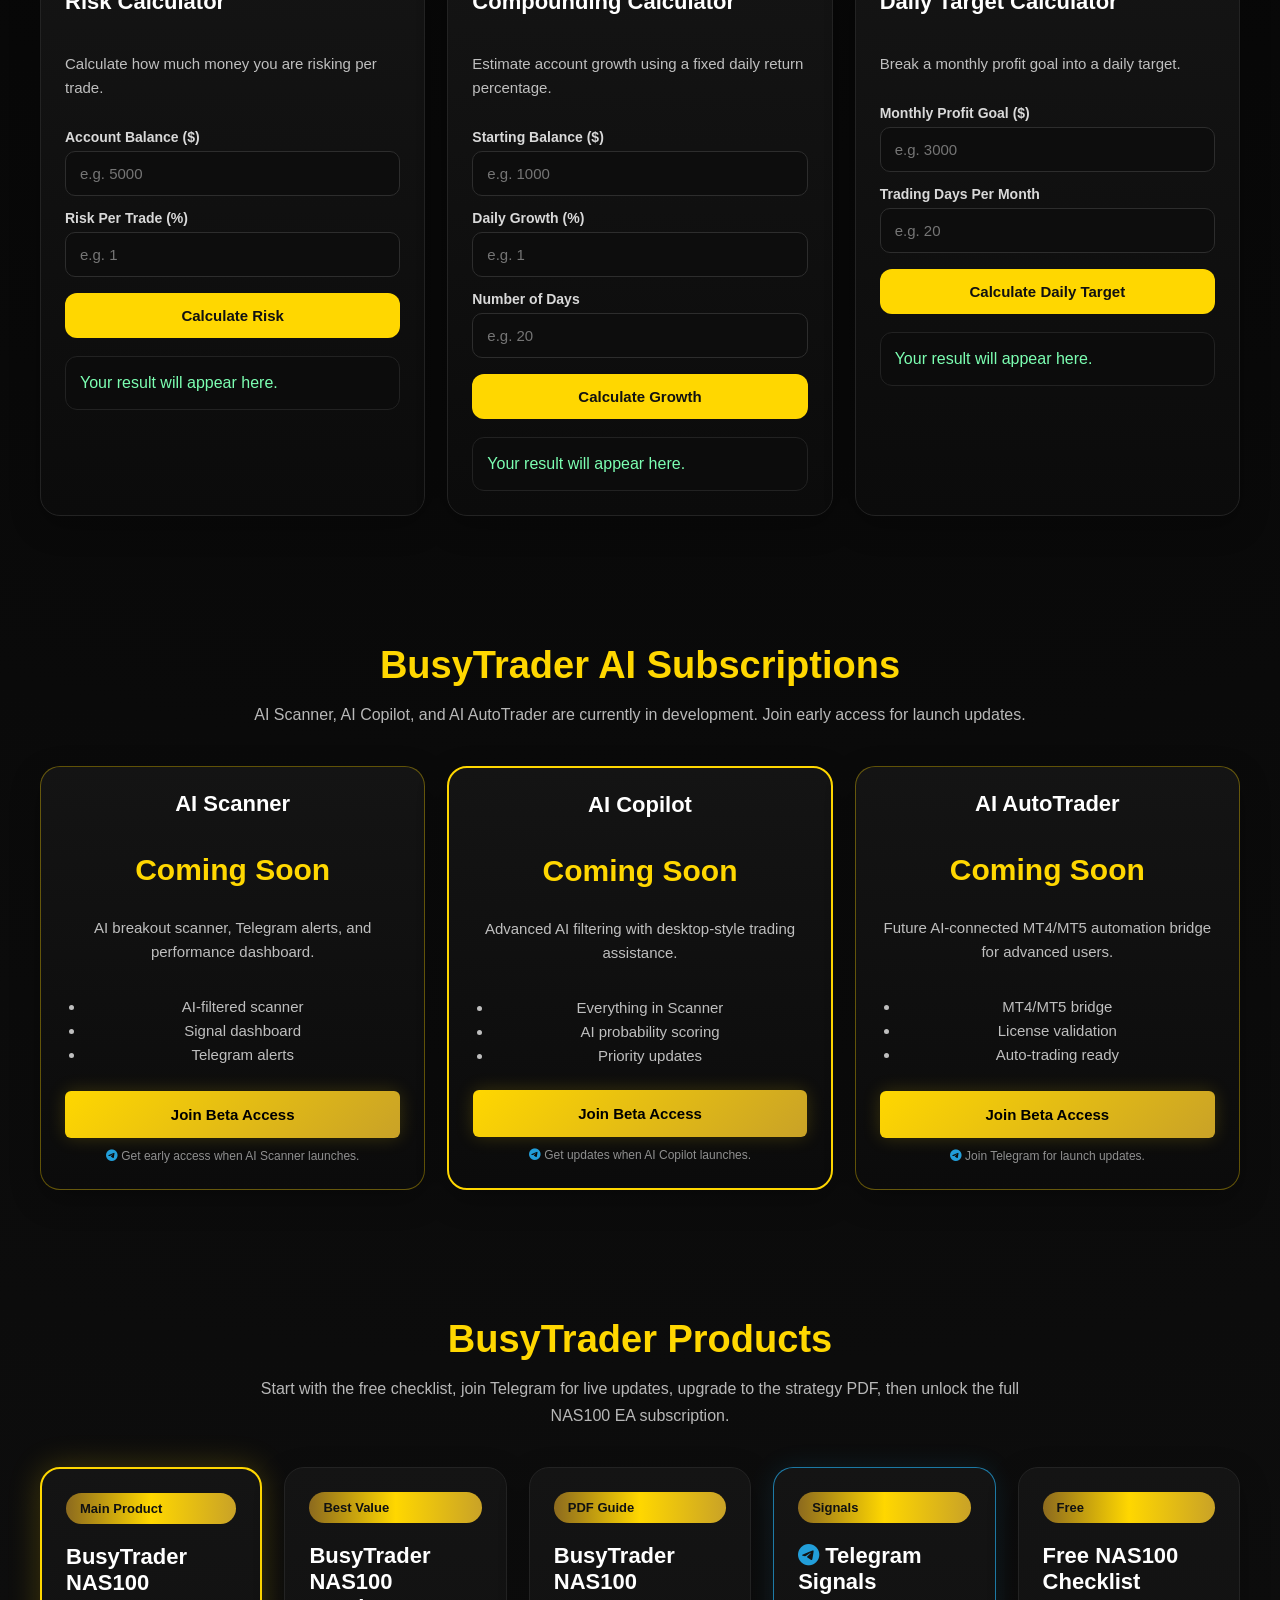
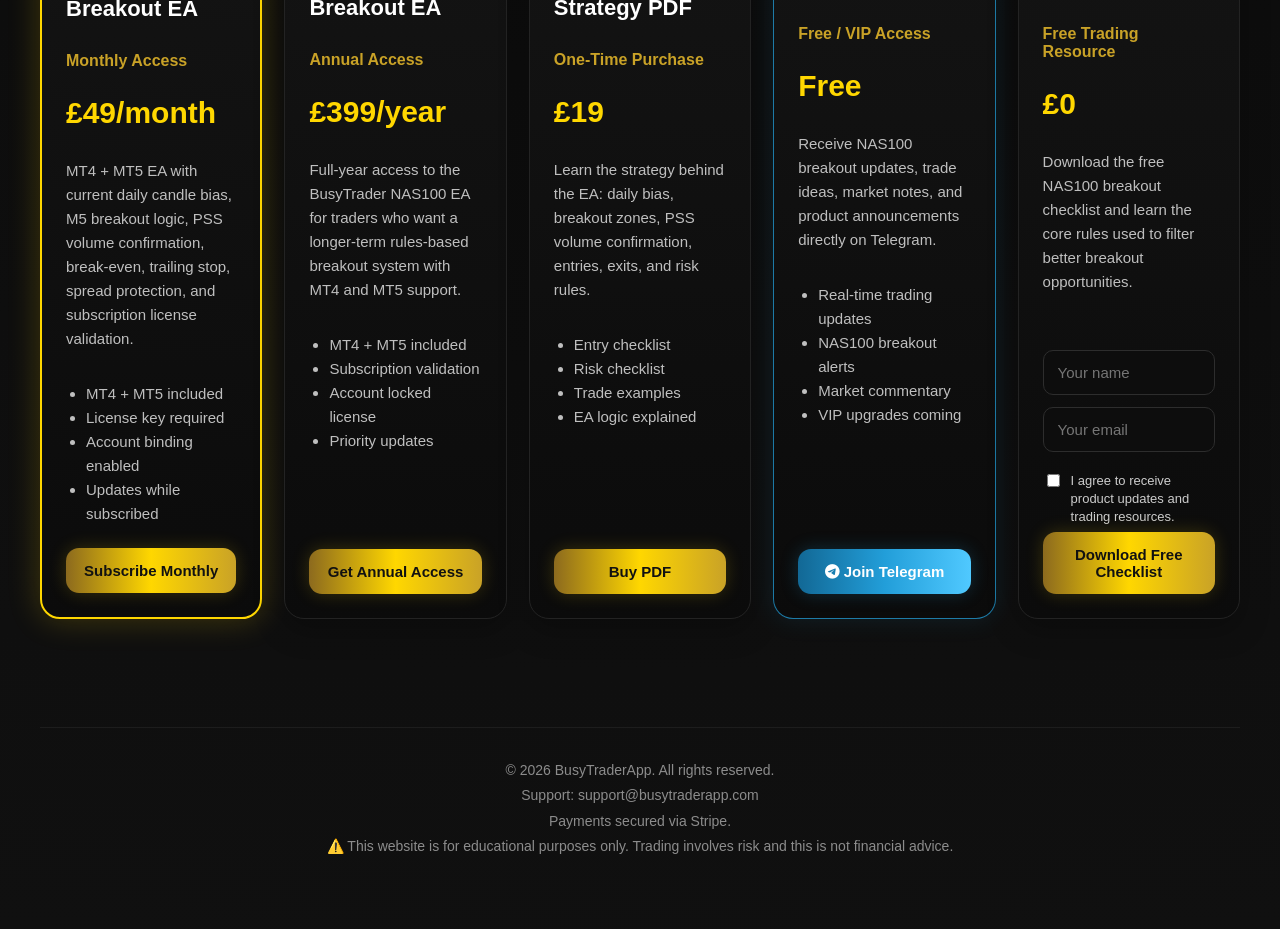
==== commit df050582: "Update index.html" ====
--- a/index.html
+++ b/index.html
@@ -554,7 +554,21 @@
     }
   </style>
 </head>
-
+<style>
+.buy-btn {
+  padding: 15px 30px;
+  background: linear-gradient(135deg, #ffd700, #c9a227);
+  color: black;
+  text-decoration: none;
+  font-weight: bold;
+  border-radius: 6px;
+}
+
+.buy-btn:hover {
+  transform: translateY(-2px);
+  box-shadow: 0 0 20px rgba(255, 215, 0, 0.35);
+}
+</style>
 <body>
 
   <div class="update-banner">
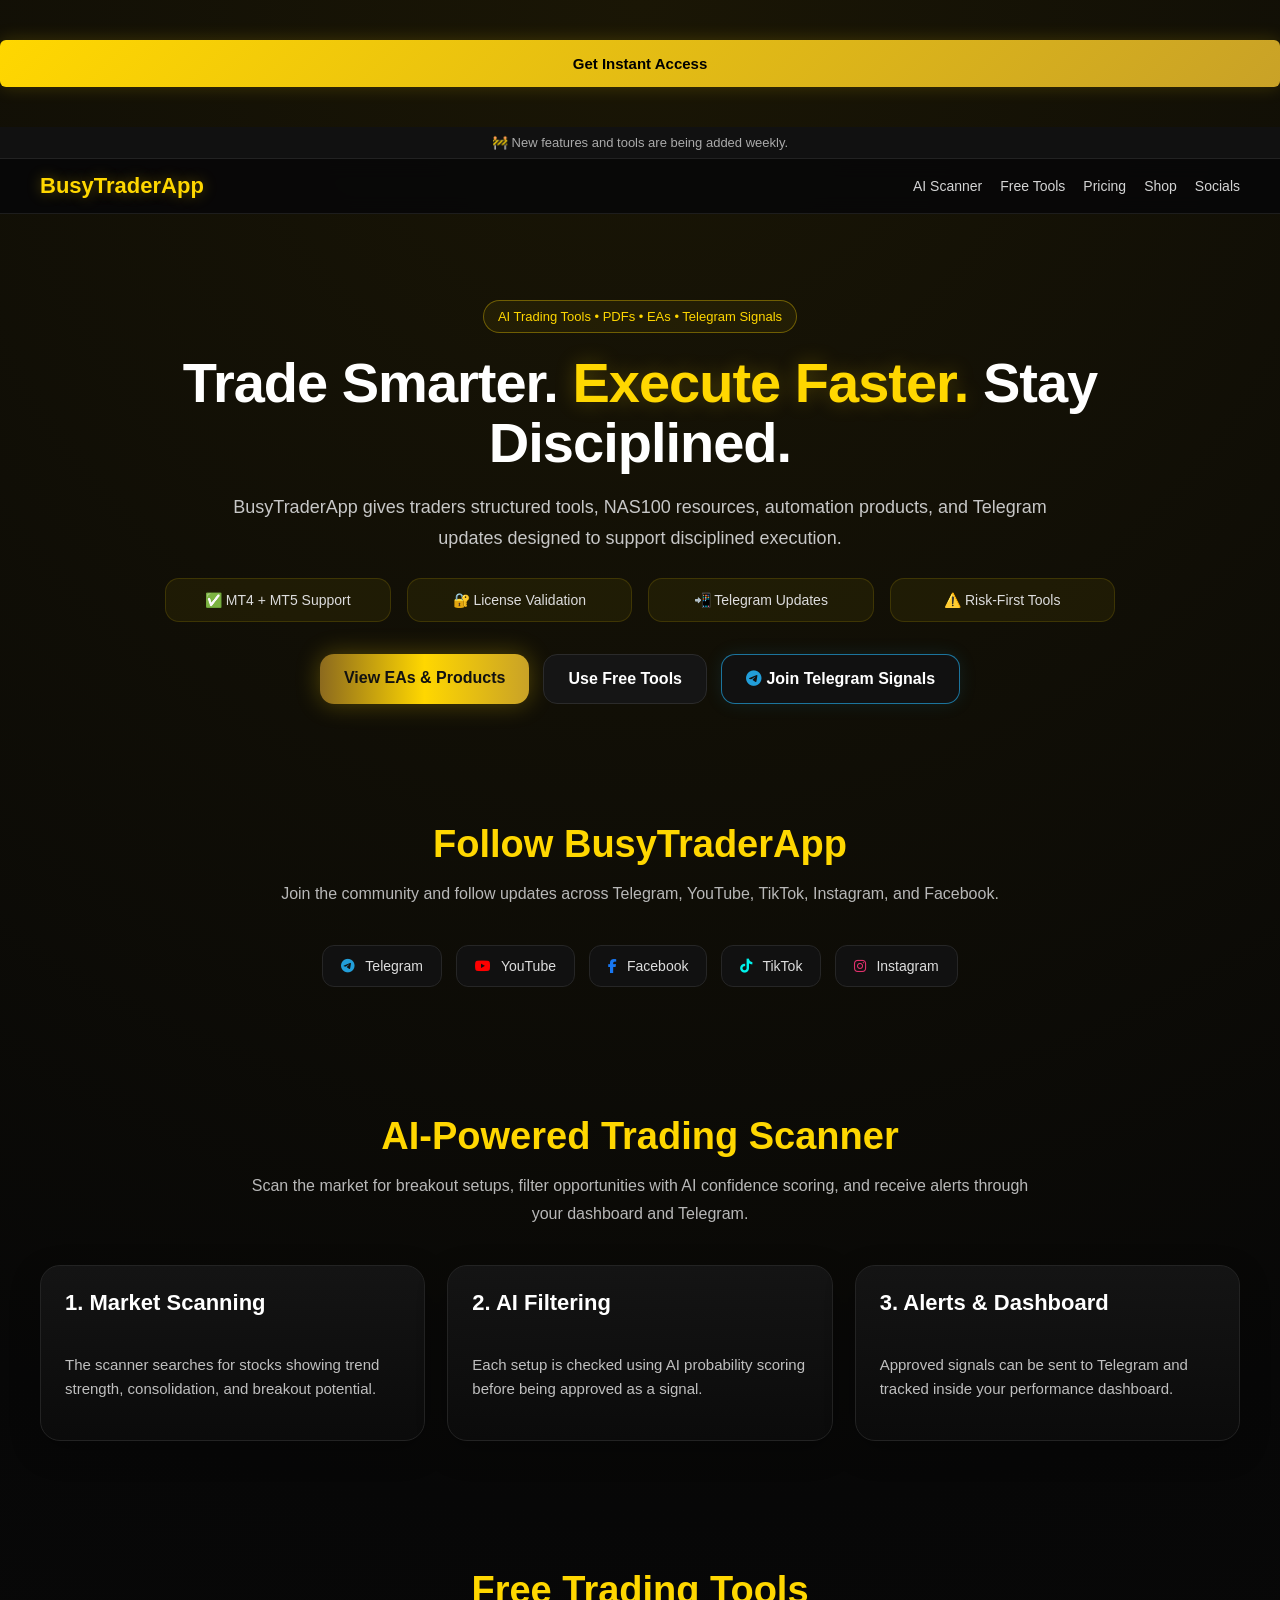
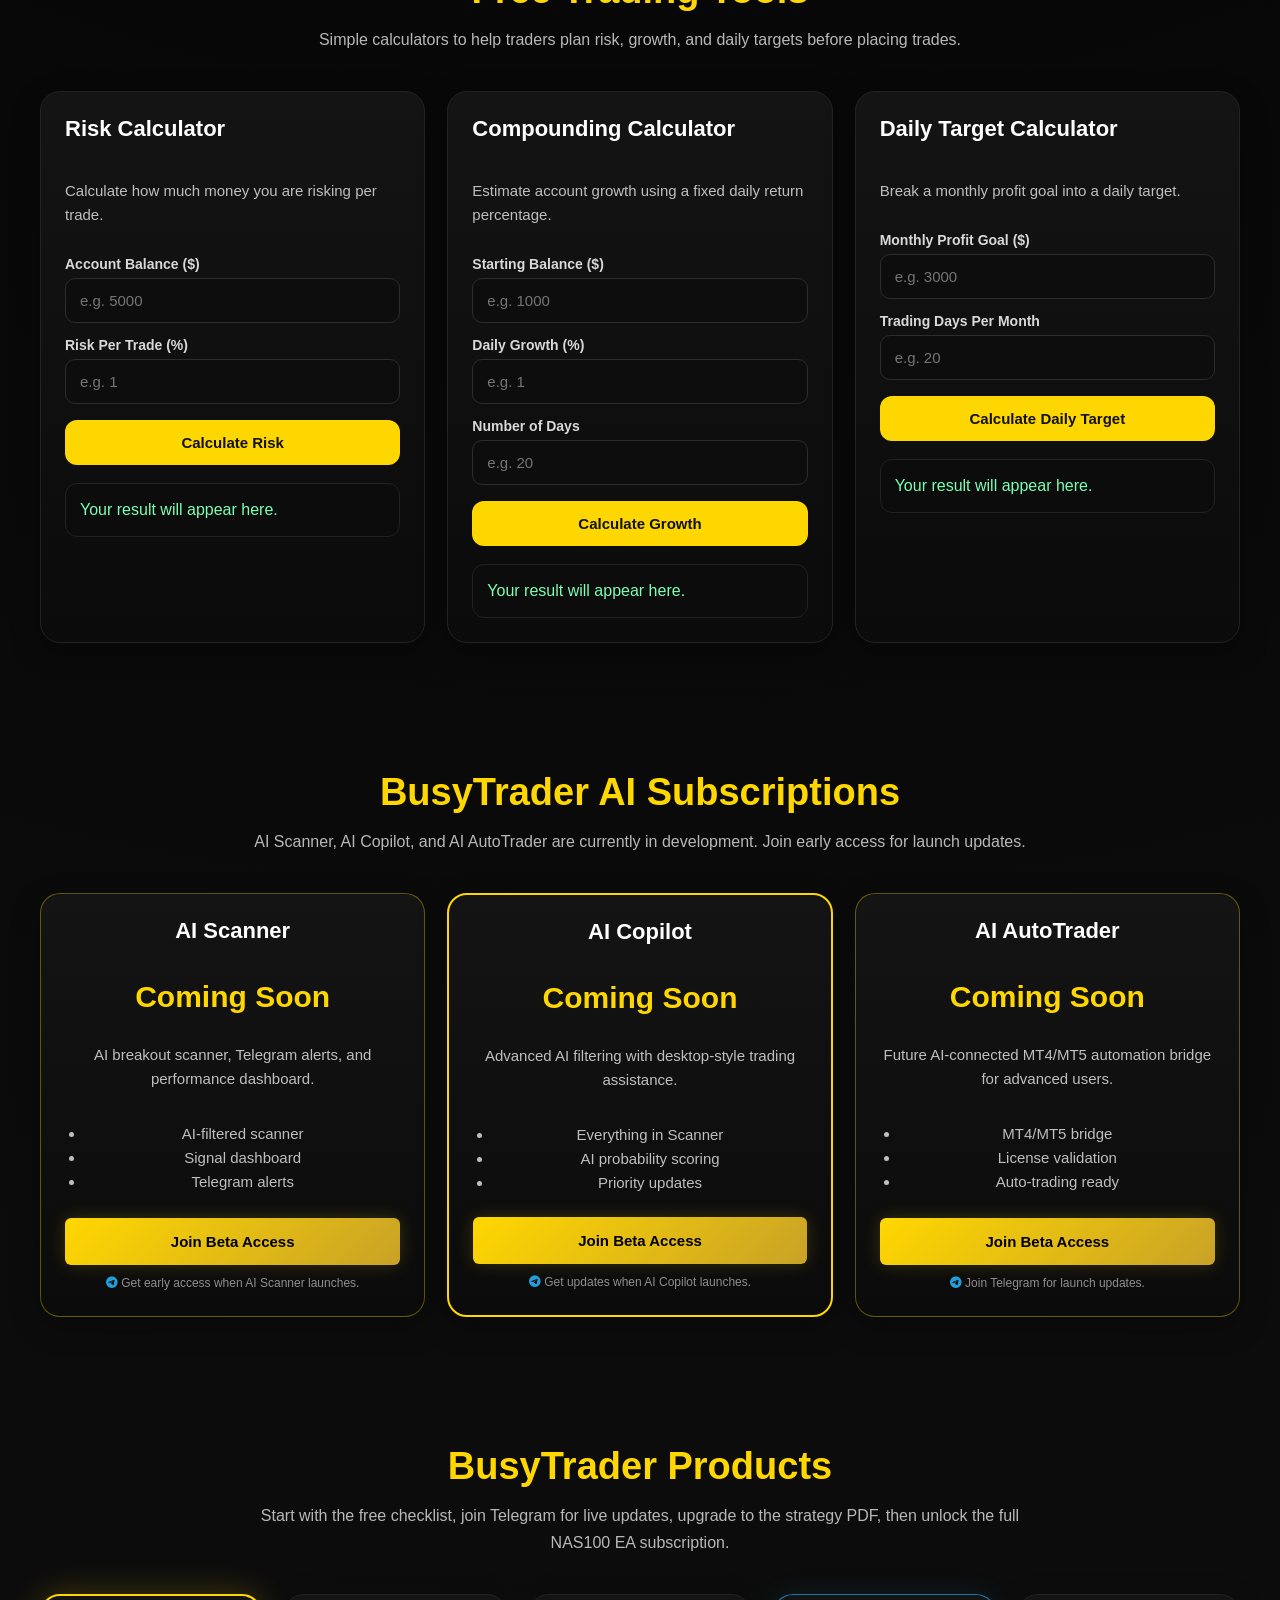
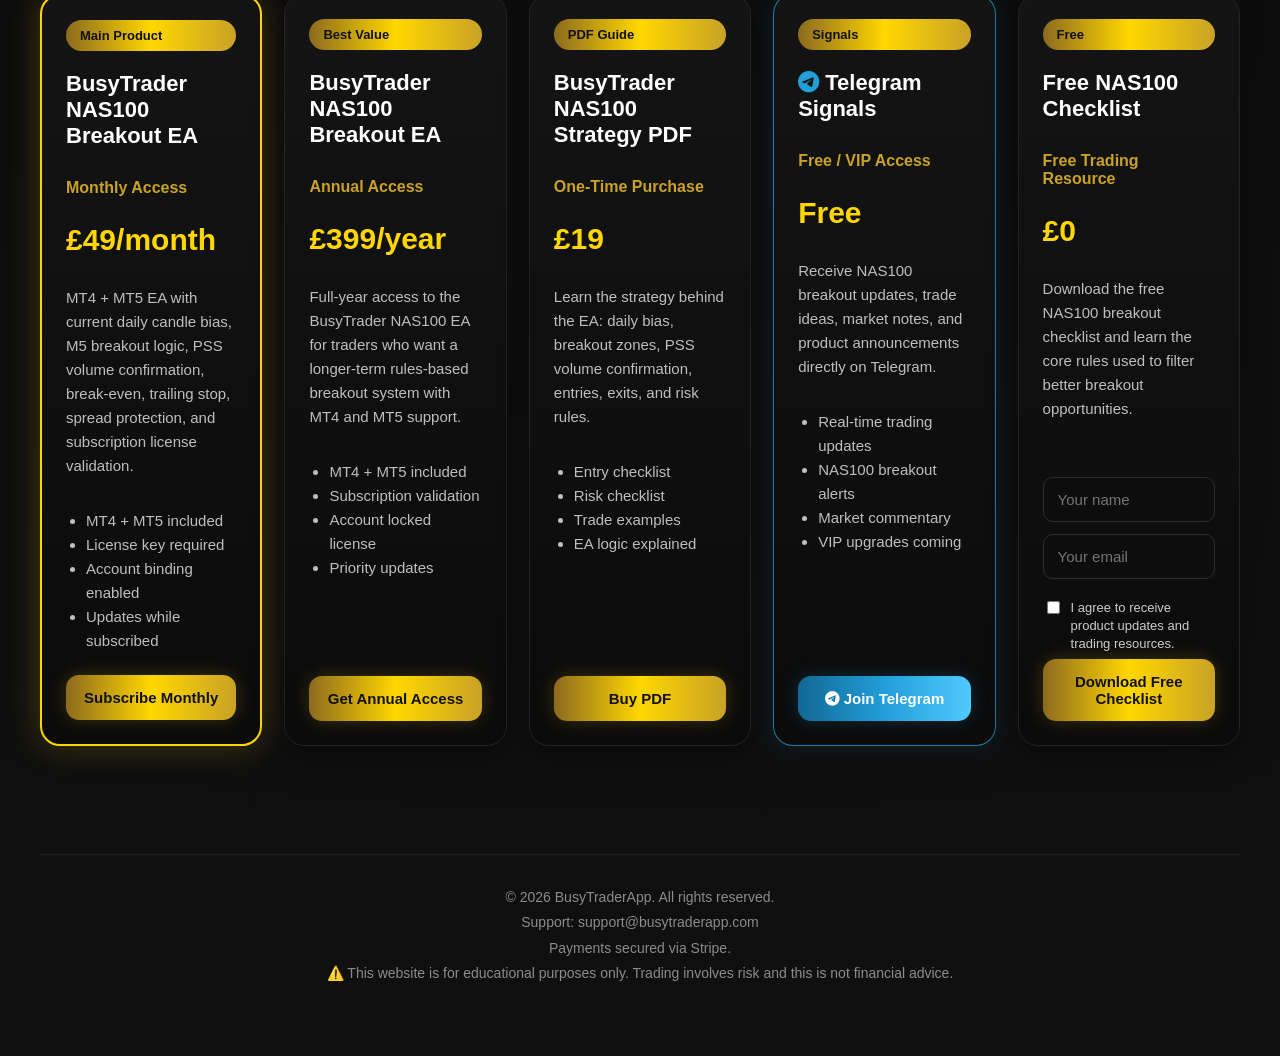
==== commit 043c76fd: "Update index.html" ====
--- a/index.html
+++ b/index.html
@@ -569,6 +569,11 @@
   box-shadow: 0 0 20px rgba(255, 215, 0, 0.35);
 }
 </style>
+  <div style="text-align:center; margin: 40px 0;">
+  <a href="https://buy.stripe.com/dRm5kv1R8bQz8cT8ggds40f" class="buy-btn">
+    Get Instant Access
+  </a>
+</div>
 <body>
 
   <div class="update-banner">
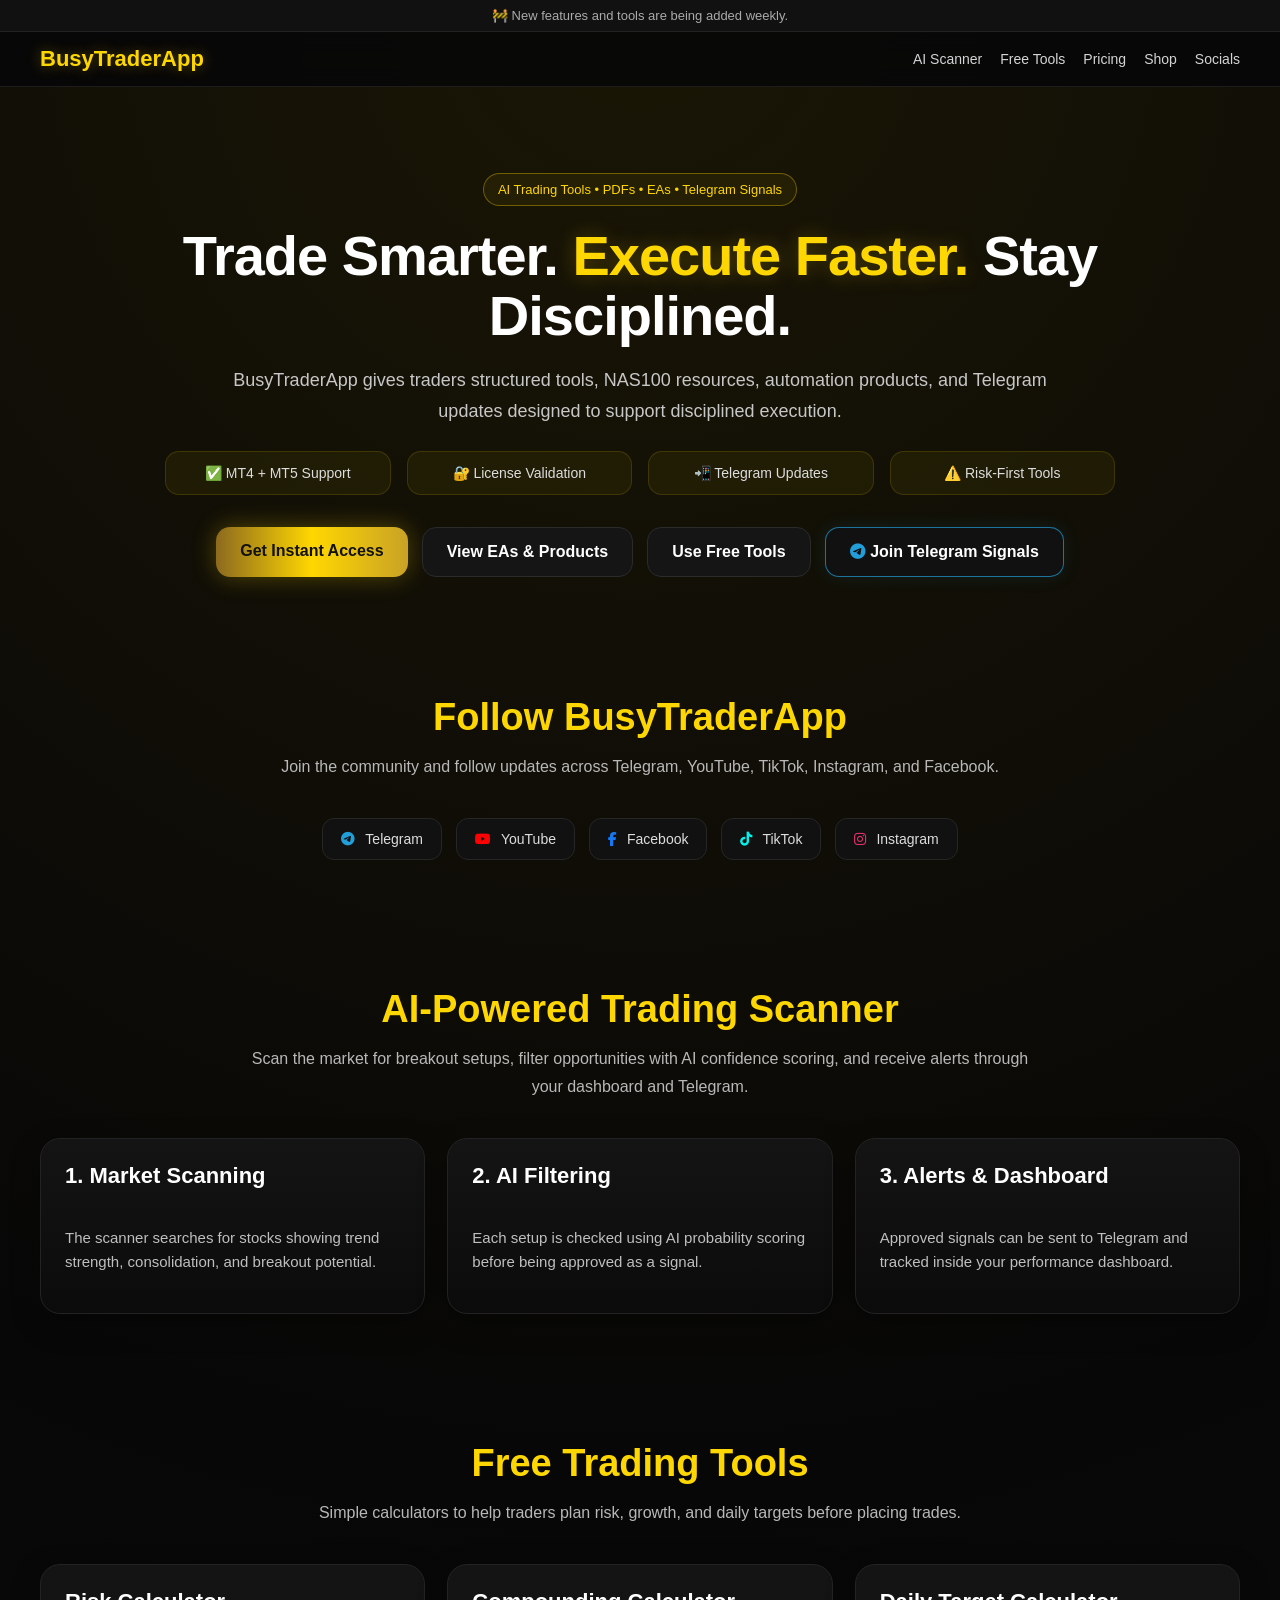
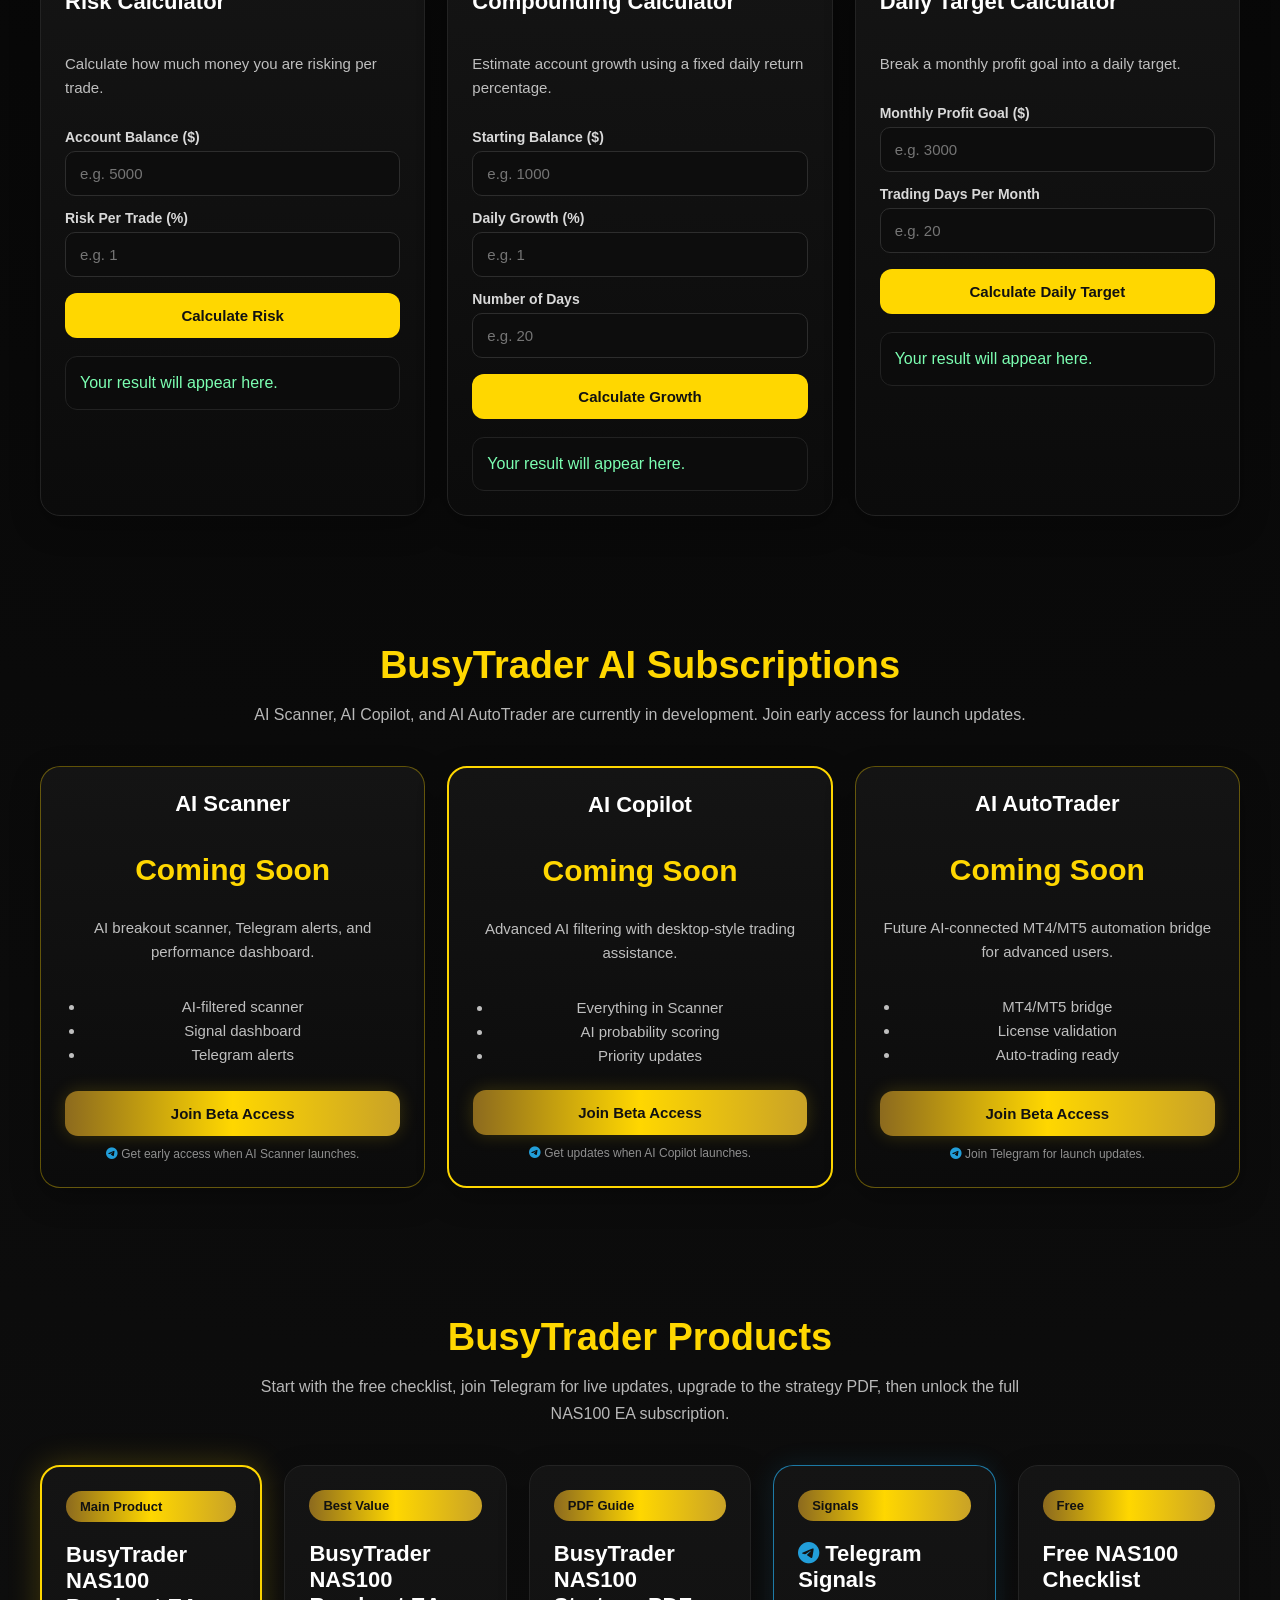
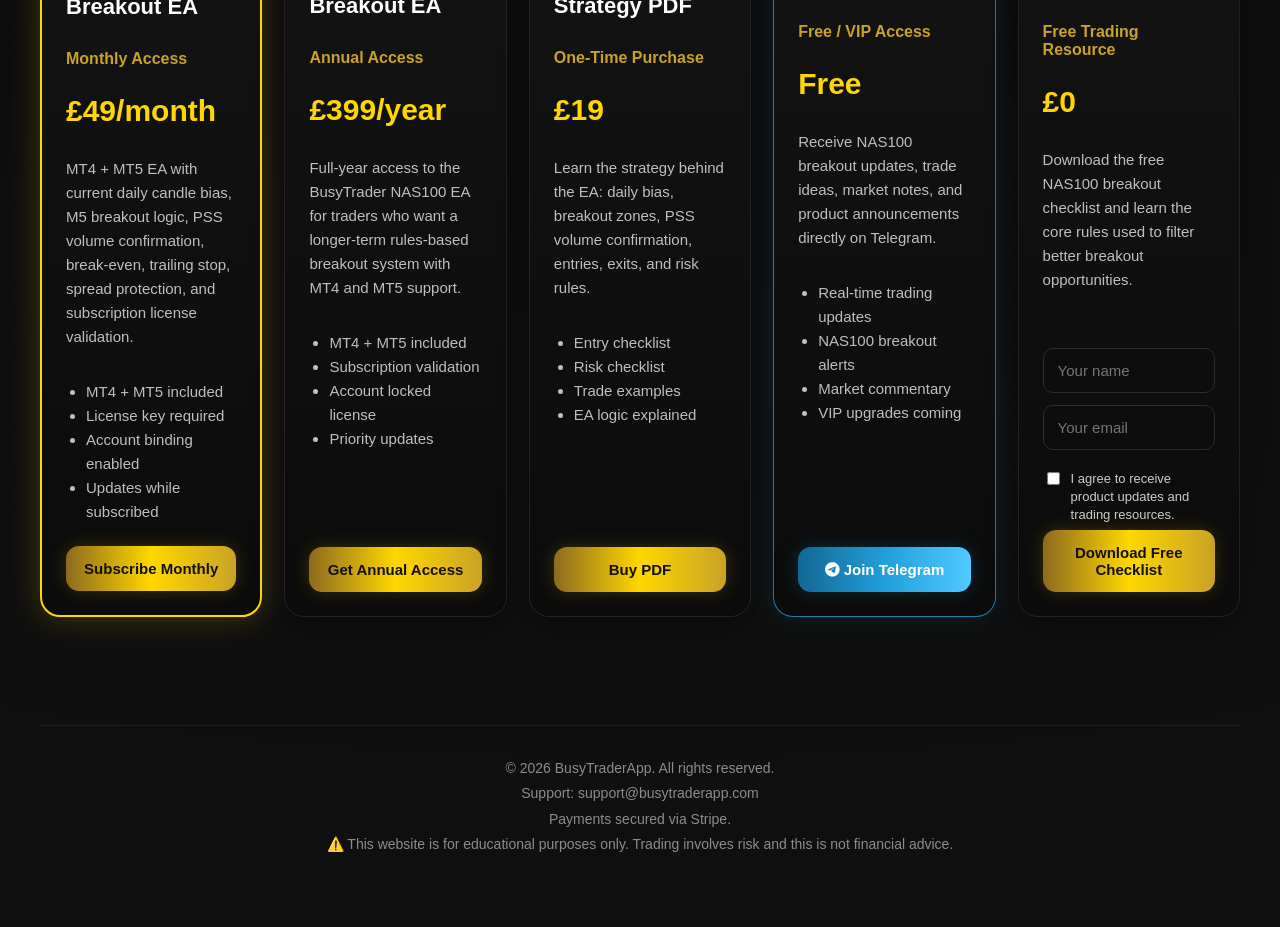
==== commit e4aa1ed3: "Update index.html" ====
--- a/index.html
+++ b/index.html
@@ -554,26 +554,7 @@
     }
   </style>
 </head>
-<style>
-.buy-btn {
-  padding: 15px 30px;
-  background: linear-gradient(135deg, #ffd700, #c9a227);
-  color: black;
-  text-decoration: none;
-  font-weight: bold;
-  border-radius: 6px;
-}
-
-.buy-btn:hover {
-  transform: translateY(-2px);
-  box-shadow: 0 0 20px rgba(255, 215, 0, 0.35);
-}
-</style>
-  <div style="text-align:center; margin: 40px 0;">
-  <a href="https://buy.stripe.com/dRm5kv1R8bQz8cT8ggds40f" class="buy-btn">
-    Get Instant Access
-  </a>
-</div>
+
 <body>
 
   <div class="update-banner">
@@ -614,7 +595,11 @@
       </div>
 
       <div class="hero-buttons">
-        <a href="#shop" class="btn btn-primary">View EAs & Products</a>
+        <a href="https://buy.stripe.com/dRm5kv1R8bQz8cT8ggds40f" class="btn btn-primary" target="_blank">
+          Get Instant Access
+        </a>
+
+        <a href="#shop" class="btn btn-secondary">View EAs & Products</a>
         <a href="#tools" class="btn btn-secondary">Use Free Tools</a>
         <a href="https://t.me/BusyTraderApp_Scannerbot" target="_blank" class="btn btn-telegram" onclick="trackClick('Telegram Signals Button')">
           <i class="fab fa-telegram-plane"></i> Join Telegram Signals
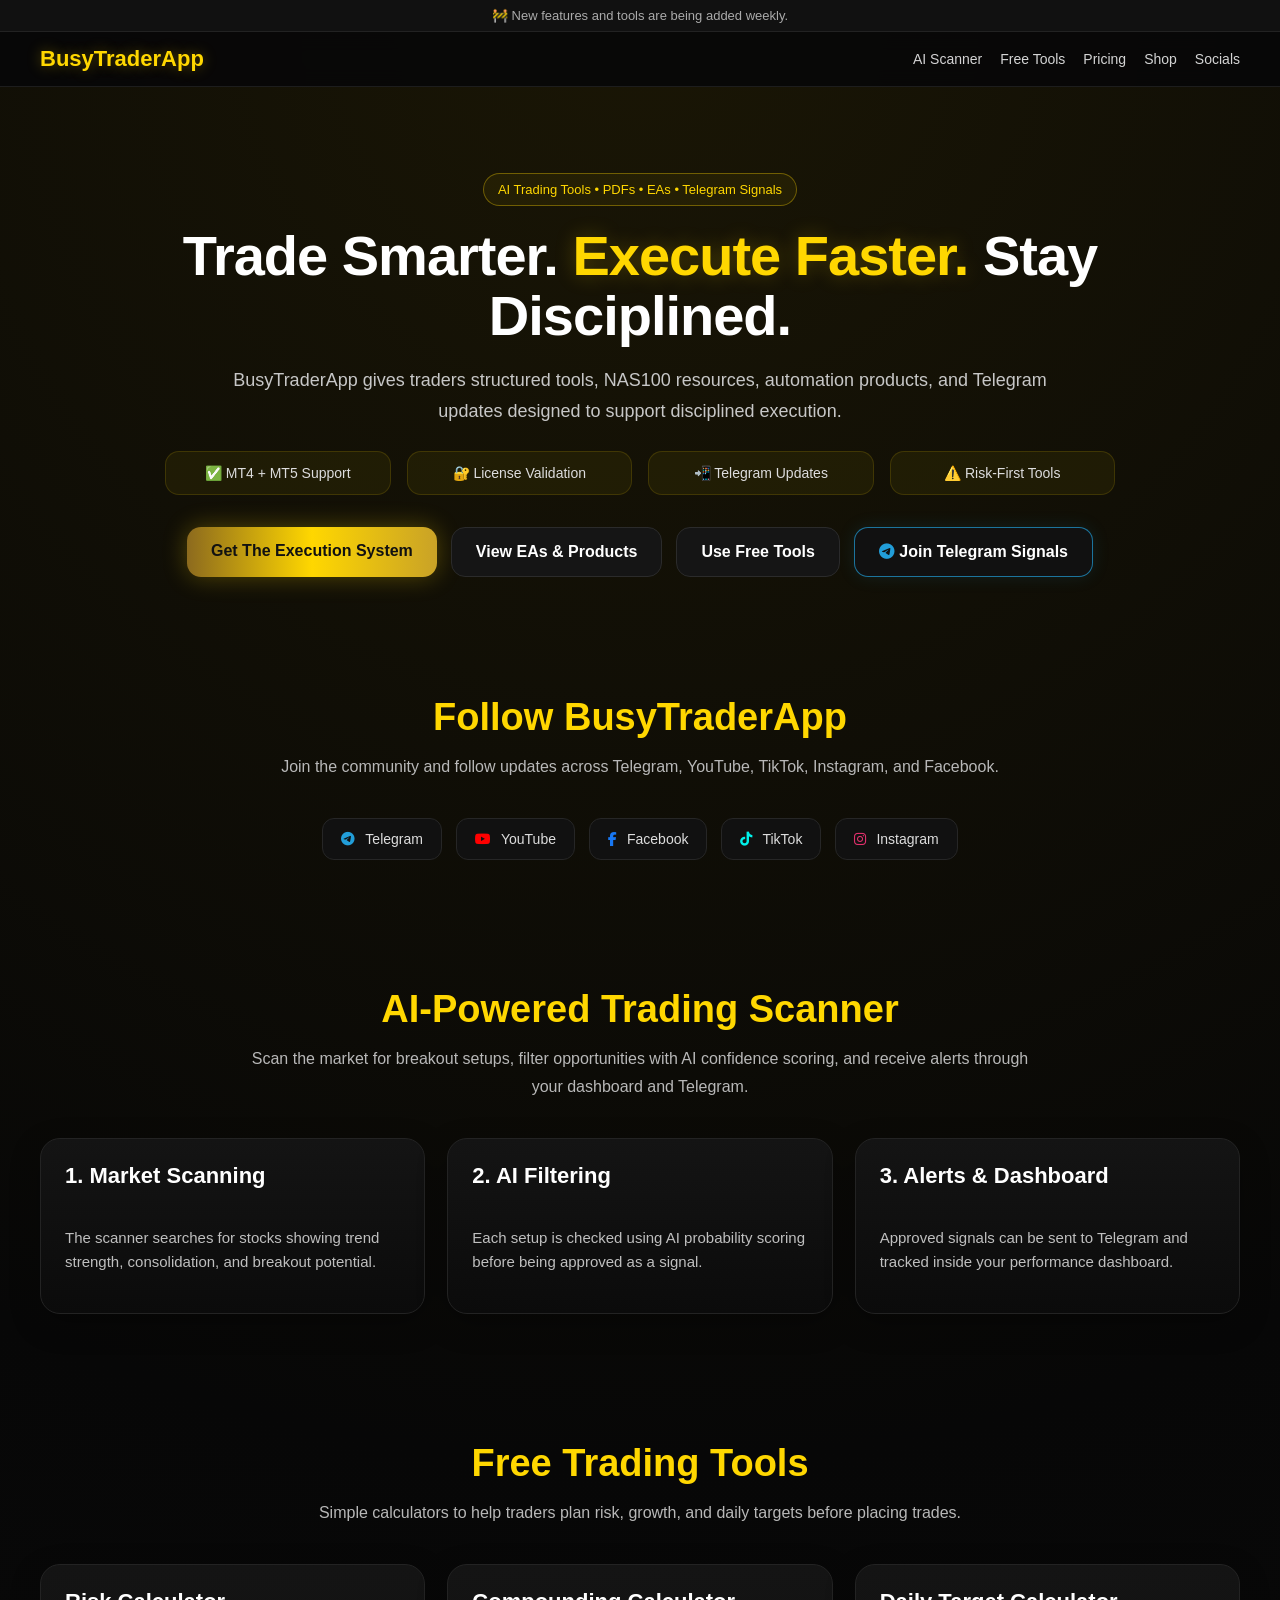
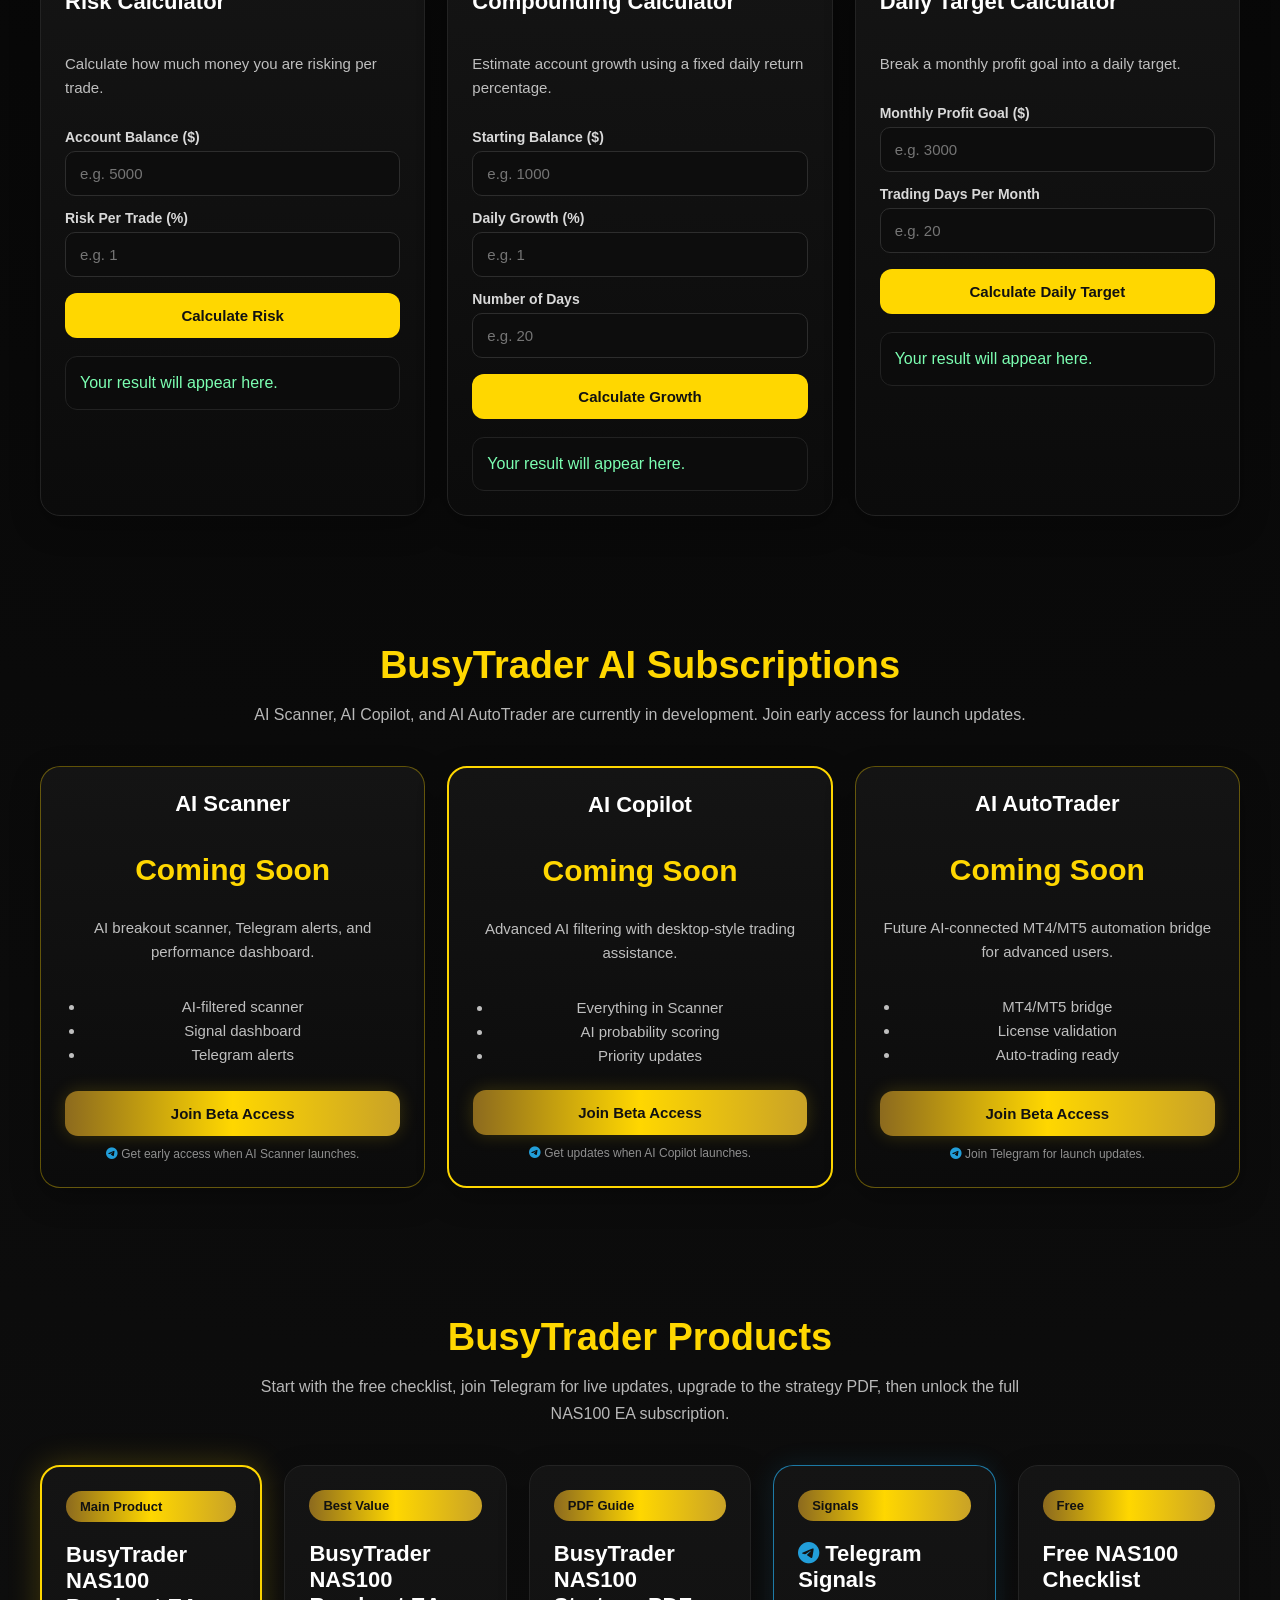
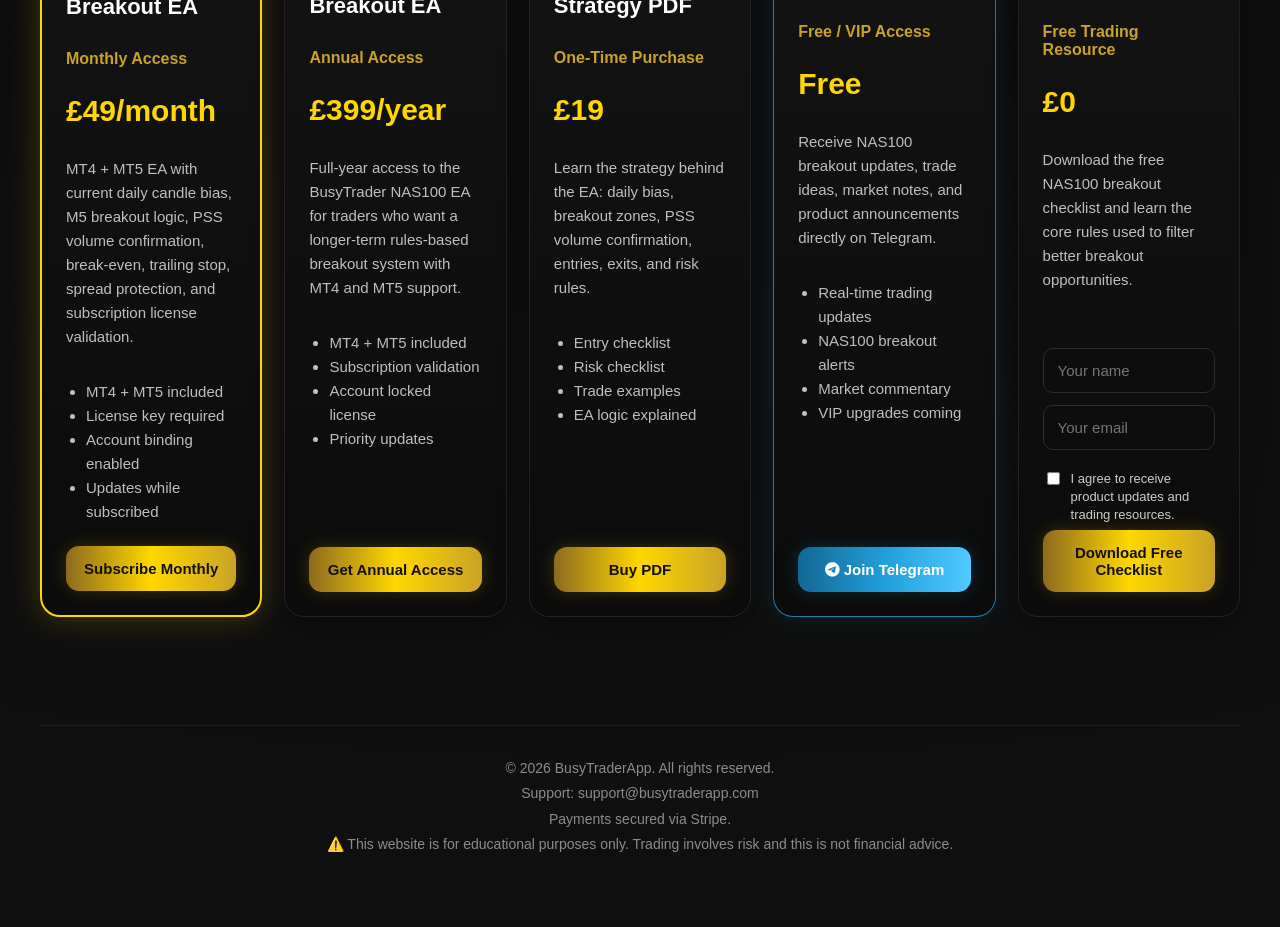
==== commit 58915bec: "Get The Execution System button update" ====
--- a/index.html
+++ b/index.html
@@ -595,12 +595,14 @@
       </div>
 
       <div class="hero-buttons">
-        <a href="https://buy.stripe.com/dRm5kv1R8bQz8cT8ggds40f" class="btn btn-primary" target="_blank">
-          Get Instant Access
+        <a href="https://buy.stripe.com/dRm5kv1R8bQz8cT8ggds40f" class="btn btn-primary" target="_blank" onclick="trackClick('Execution System Buy Button')">
+          Get The Execution System
         </a>
 
         <a href="#shop" class="btn btn-secondary">View EAs & Products</a>
+
         <a href="#tools" class="btn btn-secondary">Use Free Tools</a>
+
         <a href="https://t.me/BusyTraderApp_Scannerbot" target="_blank" class="btn btn-telegram" onclick="trackClick('Telegram Signals Button')">
           <i class="fab fa-telegram-plane"></i> Join Telegram Signals
         </a>
